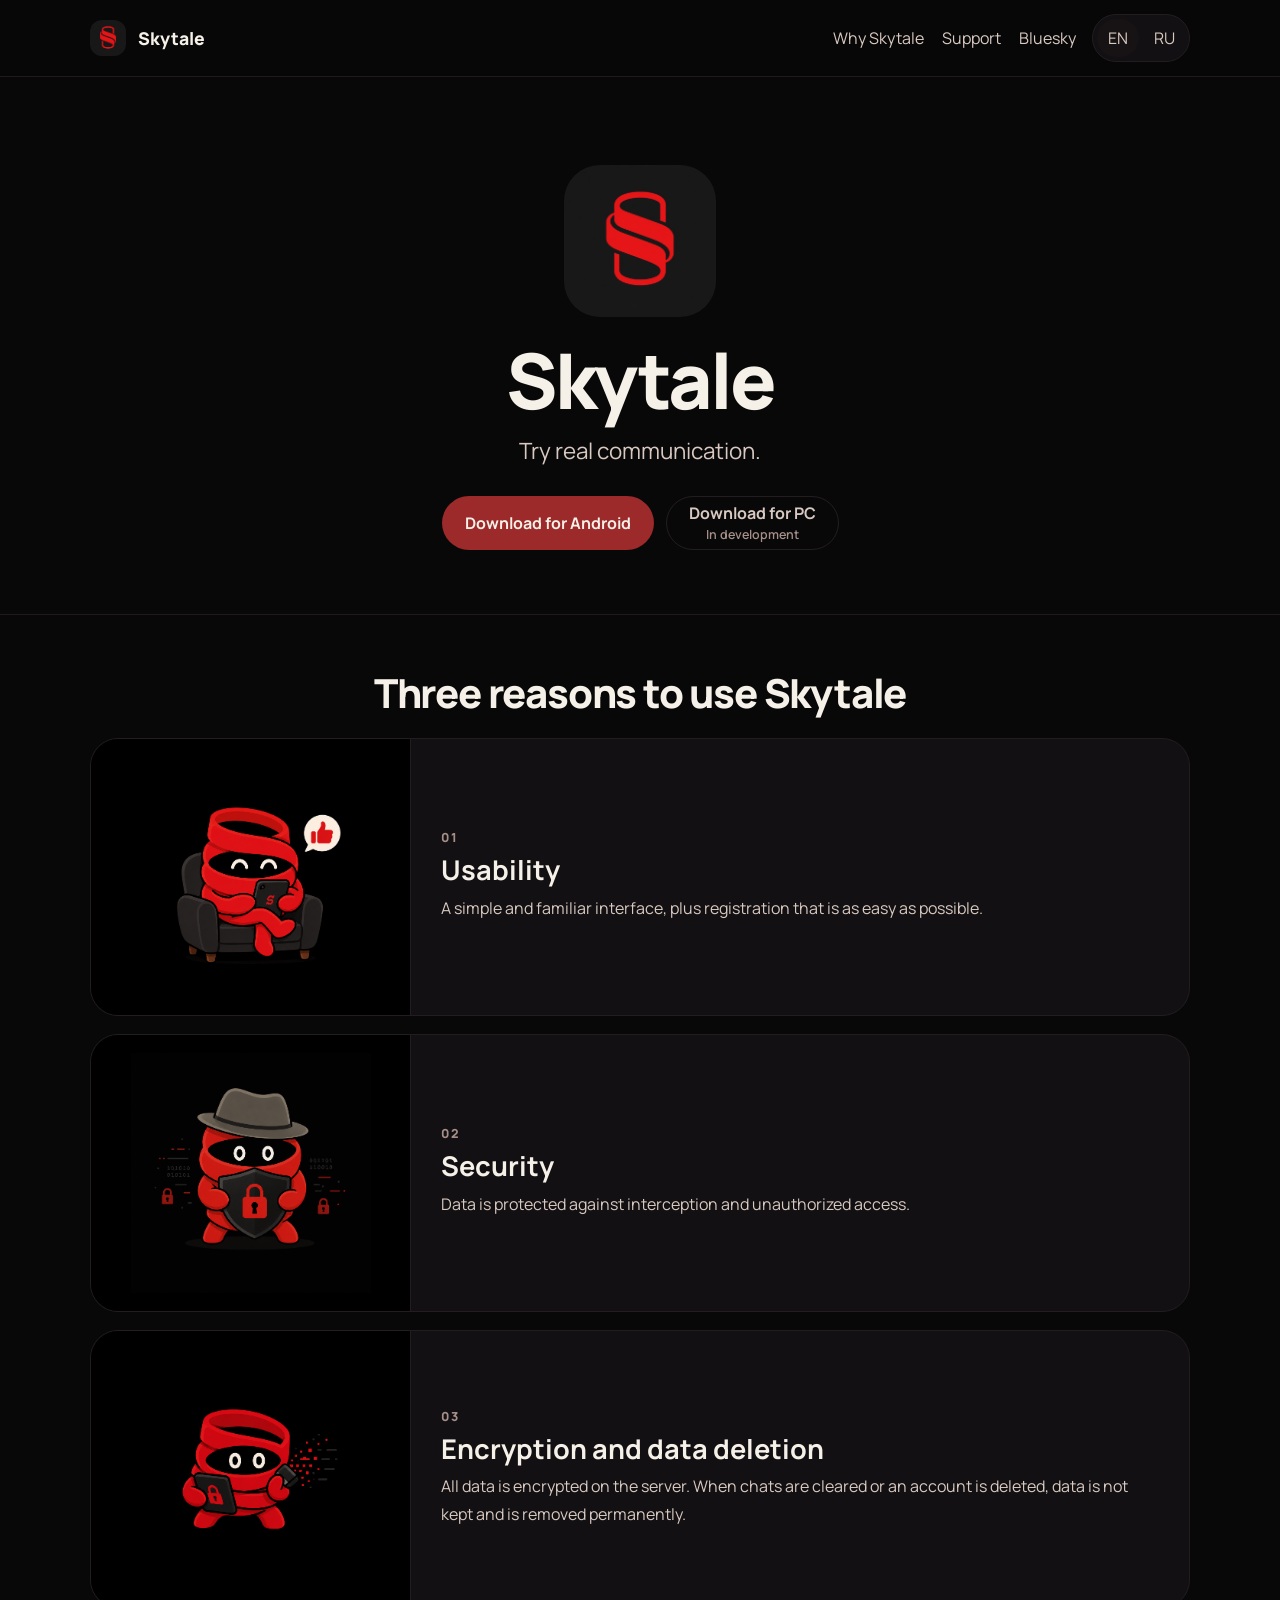
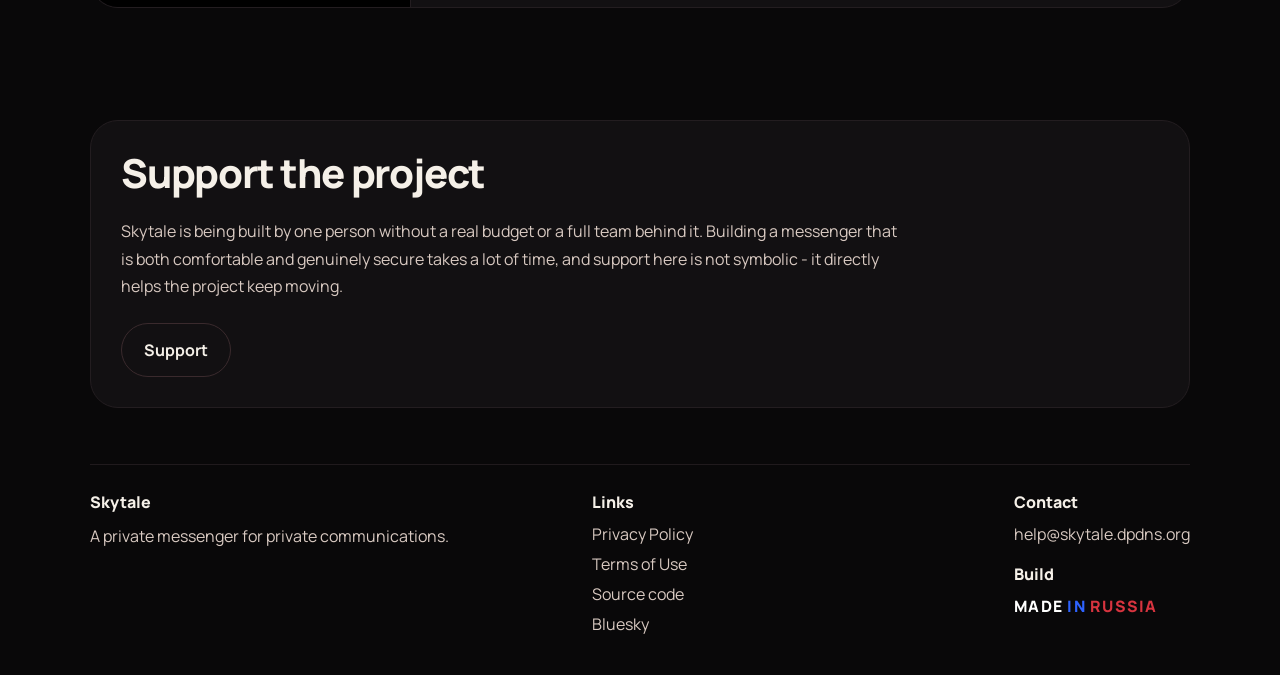
==== en/index.html @ 6170d408 "Update download URL for Android APK" ====
<!DOCTYPE html>
<html lang="en">
<head>
  <meta charset="UTF-8">
  <meta name="viewport" content="width=device-width, initial-scale=1.0">
  <title>Skytale Messenger</title>
  <meta name="description" content="Skytale Messenger is a privacy-focused messenger with a familiar interface, simple registration, protected data, encrypted message storage, and permanent data deletion after chat cleanup or account removal.">
  <meta name="keywords" content="skytale messenger, skytale мессенджер, скитала мессенджер, skytale, скитала, private messenger, secure messenger">
  <meta name="robots" content="index,follow">
  <meta name="theme-color" content="#090809">
  <meta name="format-detection" content="telephone=no">
  <link rel="canonical" href="https://skytale.dpdns.org/en/">
  <link rel="alternate" hreflang="x-default" href="https://skytale.dpdns.org/">
  <link rel="alternate" hreflang="en" href="https://skytale.dpdns.org/en/">
  <link rel="alternate" hreflang="ru" href="https://skytale.dpdns.org/ru/">
  <meta property="og:type" content="website">
  <meta property="og:title" content="Skytale Messenger">
  <meta property="og:description" content="Try real communication with a privacy-focused messenger.">
  <meta property="og:url" content="https://skytale.dpdns.org/en/">
  <meta property="og:site_name" content="Skytale">
  <meta property="og:image" content="https://skytale.dpdns.org/src/logo.png">
  <meta name="twitter:card" content="summary_large_image">
  <meta name="twitter:title" content="Skytale Messenger">
  <meta name="twitter:description" content="Try real communication with a privacy-focused messenger.">
  <meta name="twitter:image" content="https://skytale.dpdns.org/src/logo.png">
  <link rel="manifest" href="../manifest.webmanifest">
  <link rel="icon" type="image/x-icon" href="../favicon.ico">
  <link rel="icon" type="image/png" sizes="512x512" href="../favicon.png">
  <link rel="apple-touch-icon" sizes="512x512" href="../favicon.png">
  <link rel="preconnect" href="https://fonts.googleapis.com">
  <link rel="preconnect" href="https://fonts.gstatic.com" crossorigin>
  <link href="https://fonts.googleapis.com/css2?family=Manrope:wght@400;500;600;700;800&display=swap" rel="stylesheet">
  <link rel="stylesheet" href="../styles.css">
  <script type="application/ld+json">
    {
      "@context": "https://schema.org",
      "@type": "SoftwareApplication",
      "name": "Skytale",
      "alternateName": ["Skytale Messenger", "Skytale мессенджер", "Скитала мессенджер"],
      "applicationCategory": "CommunicationApplication",
      "operatingSystem": "Android",
      "url": "https://skytale.dpdns.org/en/",
      "downloadUrl": "https://github.com/agichev/skytale-mobile-app/releases/download/Release/skytale-release.apk",
      "image": "https://skytale.dpdns.org/src/logo.png",
      "description": "Skytale Messenger is a privacy-focused messenger with a familiar interface, simple registration, protected data, and encrypted message storage.",
      "inLanguage": "en",
      "keywords": "skytale messenger, skytale мессенджер, скитала мессенджер, skytale, скитала"
    }
  </script>
  <script type="application/ld+json">
    {
      "@context": "https://schema.org",
      "@type": "Organization",
      "name": "Skytale",
      "url": "https://skytale.dpdns.org/",
      "logo": "https://skytale.dpdns.org/src/logo.png",
      "sameAs": [
        "https://github.com/agichev/skytale-mobile-app",
        "https://bsky.app/profile/skytale.dpdns.org"
      ],
      "contactPoint": {
        "@type": "ContactPoint",
        "email": "help@skytale.dpdns.org",
        "contactType": "customer support"
      }
    }
  </script>
  <script type="application/ld+json">
    {
      "@context": "https://schema.org",
      "@type": "WebSite",
      "name": "Skytale Messenger",
      "url": "https://skytale.dpdns.org/en/",
      "inLanguage": "en"
    }
  </script>
</head>
<body>
  <header class="site-header">
    <div class="container header-row">
      <a class="brand" href="../en/" aria-label="Skytale home">
        <img class="brand__logo" src="../src/logo.png" alt="Skytale logo">
        <span class="brand__name">Skytale</span>
      </a>
      <nav class="header-nav" aria-label="Main navigation">
        <div class="header-nav__links">
          <a href="#reasons">Why Skytale</a>
          <a href="#support">Support</a>
          <a href="https://bsky.app/profile/skytale.dpdns.org" target="_blank" rel="noreferrer">Bluesky</a>
        </div>
        <div class="lang-links" aria-label="Language switcher">
          <a class="lang-links__item lang-links__item--active" href="../en/" aria-current="page">EN</a>
          <a class="lang-links__item" href="../ru/">RU</a>
        </div>
      </nav>
    </div>
  </header>

  <main>
    <section class="hero">
      <div class="container hero__inner">
        <img class="hero__logo" src="../src/logo.png" alt="Skytale logo">
        <h1 class="hero__title">Skytale</h1>
        <p class="hero__subtitle">Try real communication.</p>
        <div class="hero__actions">
          <a class="button button--primary" href="https://github.com/agichev/skytale-mobile-app/releases/download/Release/skytale-release.apk" target="_blank" rel="noreferrer">Download for Android</a>
          <span class="button button--disabled" aria-disabled="true">
            <span>Download for PC</span>
            <small>In development</small>
          </span>
        </div>
      </div>
    </section>

    <section class="section" id="reasons">
      <div class="container">
        <div class="section-heading">
          <h2>Three reasons to use Skytale</h2>
        </div>

        <div class="reason-list">
          <article class="reason-card">
            <div class="reason-card__media">
              <img src="../src/1.png" alt="Skytale usability illustration">
            </div>
            <div class="reason-card__content">
              <span class="reason-card__number">01</span>
              <h3>Usability</h3>
              <p>A simple and familiar interface, plus registration that is as easy as possible.</p>
            </div>
          </article>

          <article class="reason-card">
            <div class="reason-card__media">
              <img src="../src/2.png" alt="Skytale security illustration">
            </div>
            <div class="reason-card__content">
              <span class="reason-card__number">02</span>
              <h3>Security</h3>
              <p>Data is protected against interception and unauthorized access.</p>
            </div>
          </article>

          <article class="reason-card">
            <div class="reason-card__media">
              <img src="../src/3.png" alt="Skytale encryption and data deletion illustration">
            </div>
            <div class="reason-card__content">
              <span class="reason-card__number">03</span>
              <h3>Encryption and data deletion</h3>
              <p>All data is encrypted on the server. When chats are cleared or an account is deleted, data is not kept and is removed permanently.</p>
            </div>
          </article>
        </div>
      </div>
    </section>

    <section class="section" id="support">
      <div class="container">
        <article class="support-card">
          <div class="section-heading section-heading--left">
            <h2>Support the project</h2>
          </div>
          <p>Skytale is being built by one person without a real budget or a full team behind it. Building a messenger that is both comfortable and genuinely secure takes a lot of time, and support here is not symbolic - it directly helps the project keep moving.</p>
          <a class="button button--secondary" href="https://dalink.to/agichev" target="_blank" rel="noreferrer">Support</a>
        </article>
      </div>
    </section>
  </main>

  <footer class="site-footer" id="footer">
    <div class="container footer-grid">
      <div>
        <p class="footer-title">Skytale</p>
        <p class="footer-text">A private messenger for private communications.</p>
      </div>

      <div>
        <p class="footer-title">Links</p>
        <div class="footer-links">
          <button class="footer-link" type="button" data-legal-open="privacy">Privacy Policy</button>
          <button class="footer-link" type="button" data-legal-open="terms">Terms of Use</button>
          <a class="footer-link" href="https://github.com/agichev/skytale-mobile-app" target="_blank" rel="noreferrer">Source code</a>
          <a class="footer-link" href="https://bsky.app/profile/skytale.dpdns.org" target="_blank" rel="noreferrer">Bluesky</a>
        </div>
      </div>

      <div>
        <p class="footer-title">Contact</p>
        <a class="footer-link footer-link--inline" href="mailto:help@skytale.dpdns.org">help@skytale.dpdns.org</a>
        <p class="footer-title footer-title--spaced">Build</p>
        <button class="made-in made-in--button" type="button" data-play-sound="../src/sound.mp3" aria-label="Play sound for Made in Russia">
          <span class="made-in__white">Made</span>
          <span class="made-in__blue">in</span>
          <span class="made-in__red">Russia</span>
        </button>
      </div>
    </div>
  </footer>

  <dialog class="legal-dialog" id="legal-dialog">
    <div class="legal-dialog__panel">
      <div class="legal-dialog__header">
        <h2 id="legal-title">Privacy Policy</h2>
        <button class="legal-dialog__close" id="legal-close" type="button" aria-label="Close">&times;</button>
      </div>
      <div class="legal-dialog__body" id="legal-body"></div>
    </div>
  </dialog>

  <template id="legal-privacy-title">Privacy Policy</template>
  <template id="legal-privacy-text">Version dated May 13, 2026

1. General

This Privacy Policy explains how Skytale processes personal data. The service is operated by an individual acting under the name Agichev.

2. Data we may process

Depending on how you use the service, Skytale may process account details, profile data, session and device information, message and media data, delivery and read status, service logs, crash data, and local app data required for the app to function.

3. Why we process data

We process data to register accounts, authenticate users, deliver messages and media, run chats and contacts, protect accounts and infrastructure, improve the product, provide support, and comply with legal obligations.

4. Legal basis

Processing may rely on your consent, on performance of the service agreement with you, on legal obligations, and on legitimate interests related to security, stability, and abuse prevention where applicable.

5. Security

Skytale uses protected transport, encrypted local storage, and encrypted message storage on the server side. Reasonable technical and organizational measures are used to reduce the risk of unauthorized access, alteration, disclosure, or loss. No Internet-connected system can be guaranteed to be perfectly secure.

6. Third parties

We do not sell personal data. Data may be processed by hosting, infrastructure, network, and media providers to the extent necessary to operate the service. Some image attachments may currently be handled through an external media provider for upload, storage, or delivery.

7. Storage and localization

Data is stored only for as long as needed for the purposes of processing, unless a longer period is required by law, contract, dispute resolution, or security needs.

8. Your rights

You may request information about processing, ask for correction or deletion where legally appropriate, withdraw consent where consent is the basis for processing, and stop using the service or request account deletion subject to legal and technical retention limits.

9. Updates

This policy may change as the service evolves or legal requirements change. The current version is made available through the service.</template>
  <template id="legal-terms-title">Terms of Use</template>
  <template id="legal-terms-text">Version dated May 13, 2026

1. General

These Terms of Use govern access to and use of Skytale. By using the service, you agree to these terms.

2. Nature of the service

Skytale is an actively developing messaging product. Features may change, be limited, or be removed as the product evolves.

3. Account responsibility

You are responsible for keeping your credentials and device secure, for providing non-misleading account data, and for activity performed through your account unless proven otherwise.

4. Prohibited conduct

You may not use the service for unlawful activity, spam, fraud, malware, unauthorized access, credential attacks, infrastructure abuse, or interference with the service or other users.

5. User content

You retain rights to your content, but grant the operator the limited rights required to transmit, store, process, display, secure, and deliver that content as part of the service.

6. Availability and security

The service is provided on an "as is" and "as available" basis. Reasonable measures are taken to protect the service, but uninterrupted operation and absolute security cannot be guaranteed.

7. Privacy

Use of the service is also subject to the Privacy Policy.

8. Third-party providers

Some media handling functions may involve third-party technical providers where required for upload, storage, transformation, or delivery.

9. Suspension and termination

The operator may suspend or terminate access where required by law, necessary for security, or justified by a violation of these terms.

10. Governing law

These terms are governed by the laws applicable to the operator and the service. For users in the Russian Federation, mandatory rules of Russian law may apply.</template>

  <script src="../script.js"></script>
</body>
</html>
---- styles.css ----
:root {
  color-scheme: dark;
  --bg: #090809;
  --surface: #121012;
  --surface-alt: #171315;
  --surface-border: #231d20;
  --text: #f5f0e8;
  --text-soft: #d8c9c1;
  --text-muted: #a58f88;
  --primary: #9c2a2a;
  --primary-hover: #b23535;
  --line: #201a1d;
  --container: 1100px;
  --radius-lg: 28px;
  --radius-md: 20px;
  --radius-sm: 14px;
}

*,
*::before,
*::after {
  box-sizing: border-box;
}

html {
  scroll-behavior: smooth;
}

body {
  margin: 0;
  background: var(--bg);
  color: var(--text);
  font-family: "Manrope", sans-serif;
}

a,
button {
  font: inherit;
}

img {
  display: block;
  max-width: 100%;
}

.container {
  width: min(calc(100% - 32px), var(--container));
  margin: 0 auto;
}

.site-header {
  border-bottom: 1px solid var(--line);
  background: rgba(9, 8, 9, 0.96);
}

.header-row {
  display: flex;
  align-items: center;
  justify-content: space-between;
  gap: 24px;
  min-height: 76px;
}

.brand {
  display: inline-flex;
  align-items: center;
  gap: 12px;
  color: var(--text);
  text-decoration: none;
}

.brand__logo {
  width: 36px;
  height: 36px;
  border-radius: 12px;
  object-fit: cover;
}

.brand__name {
  font-size: 1.1rem;
  font-weight: 800;
}

.header-nav {
  display: flex;
  align-items: center;
  gap: 16px;
}

.header-nav__links {
  display: flex;
  align-items: center;
  gap: 18px;
  flex-wrap: wrap;
}

.header-nav a {
  color: var(--text-soft);
  text-decoration: none;
}

.header-nav a:hover,
.footer-link:hover {
  color: var(--text);
}

.lang-links {
  display: inline-flex;
  align-items: center;
  gap: 4px;
  padding: 4px;
  border: 1px solid var(--surface-border);
  border-radius: 999px;
  background: var(--surface);
  flex-shrink: 0;
}

.lang-links__item {
  min-width: 42px;
  padding: 8px 10px;
  text-align: center;
  border-radius: 999px;
}

.lang-links__item--active {
  background: var(--surface-alt);
  color: var(--text);
}

.hero {
  padding: 88px 0 64px;
  border-bottom: 1px solid var(--line);
}

.hero__inner {
  display: flex;
  flex-direction: column;
  align-items: center;
  text-align: center;
}

.hero__logo {
  width: min(152px, 32vw);
  height: min(152px, 32vw);
  margin-bottom: 26px;
  border-radius: 36px;
  object-fit: cover;
}

.hero__title {
  margin: 0;
  font-size: clamp(3.2rem, 9vw, 4.8rem);
  line-height: 0.96;
  font-weight: 800;
  letter-spacing: -0.04em;
}

.hero__subtitle {
  margin: 18px 0 0;
  color: var(--text-soft);
  font-size: clamp(1.15rem, 2vw, 1.4rem);
}

.hero__actions {
  display: flex;
  flex-wrap: wrap;
  justify-content: center;
  gap: 12px;
  margin-top: 30px;
}

.button {
  display: inline-flex;
  align-items: center;
  justify-content: center;
  min-height: 54px;
  padding: 0 22px;
  border-radius: 999px;
  border: 1px solid transparent;
  font-weight: 700;
  text-decoration: none;
  transition: background-color 140ms ease, border-color 140ms ease, color 140ms ease;
}

.button--primary {
  background: var(--primary);
  color: var(--text);
}

.button--primary:hover {
  background: var(--primary-hover);
}

.button--secondary {
  background: transparent;
  border-color: #3a2a2d;
  color: var(--text);
}

.button--secondary:hover {
  border-color: #5c3a3f;
  background: #151113;
}

.button--disabled {
  flex-direction: column;
  gap: 2px;
  background: transparent;
  border-color: var(--surface-border);
  color: var(--text-soft);
}

.button--disabled small {
  color: var(--text-muted);
  font-size: 0.78rem;
  font-weight: 600;
}

.section {
  padding: 56px 0;
}

.section-heading {
  margin-bottom: 24px;
  text-align: center;
}

.section-heading--left {
  text-align: left;
}

.section-heading h2 {
  margin: 0;
  font-size: clamp(1.8rem, 4vw, 2.5rem);
  line-height: 1.08;
  font-weight: 800;
  letter-spacing: -0.03em;
}

.reason-list {
  display: grid;
  gap: 18px;
}

.reason-card,
.support-card {
  border: 1px solid var(--surface-border);
  border-radius: var(--radius-lg);
  background: var(--surface);
}

.reason-card {
  display: grid;
  grid-template-columns: 320px minmax(0, 1fr);
  overflow: hidden;
}

.reason-card__media {
  display: flex;
  align-items: center;
  justify-content: center;
  padding: 18px;
  background: #000;
  border-right: 1px solid var(--surface-border);
}

.reason-card__media img {
  width: 100%;
  max-width: 240px;
  aspect-ratio: 1 / 1;
  object-fit: contain;
}

.reason-card__content {
  display: flex;
  flex-direction: column;
  justify-content: center;
  gap: 10px;
  padding: 30px 30px 32px;
}

.reason-card__number {
  color: var(--text-muted);
  font-size: 0.78rem;
  font-weight: 800;
  letter-spacing: 0.16em;
}

.reason-card__content h3 {
  margin: 0;
  font-size: 1.7rem;
  line-height: 1.05;
}

.reason-card__content p,
.support-card p,
.footer-text,
.legal-dialog__body {
  margin: 0;
  color: var(--text-soft);
  line-height: 1.72;
}

.support-card {
  padding: 30px;
}

.support-card p {
  max-width: 780px;
}

.support-card .button {
  margin-top: 22px;
}

.site-footer {
  padding: 0 0 40px;
}

.footer-grid {
  display: grid;
  grid-template-columns: 1.2fr 1fr auto;
  gap: 24px;
  padding-top: 26px;
  border-top: 1px solid var(--line);
}

.footer-title {
  margin: 0 0 10px;
  font-size: 1rem;
  font-weight: 800;
}

.footer-links {
  display: flex;
  flex-direction: column;
  align-items: flex-start;
  gap: 8px;
}

.footer-link {
  padding: 0;
  border: 0;
  background: transparent;
  color: var(--text-soft);
  text-decoration: none;
  cursor: pointer;
}

.footer-link--inline {
  display: inline-block;
}

.footer-title--spaced {
  margin-top: 18px;
}

.made-in {
  margin: 0;
  font-size: 0.98rem;
  font-weight: 800;
  letter-spacing: 0.08em;
  text-transform: uppercase;
}

.made-in--button {
  padding: 0;
  border: 0;
  background: transparent;
  cursor: pointer;
}

.made-in--button:focus-visible {
  outline: 1px solid #3c3034;
  outline-offset: 6px;
  border-radius: 10px;
}

.made-in__white {
  color: #ffffff;
}

.made-in__blue {
  color: #2e63ff;
}

.made-in__red {
  color: #d7343f;
}

.legal-dialog {
  width: min(900px, calc(100vw - 24px));
  max-height: calc(100vh - 24px);
  padding: 0;
  border: 1px solid var(--surface-border);
  border-radius: 24px;
  background: transparent;
  color: var(--text);
}

.legal-dialog::backdrop {
  background: rgba(0, 0, 0, 0.78);
}

.legal-dialog__panel {
  background: var(--surface);
}

.legal-dialog__header {
  display: flex;
  align-items: center;
  justify-content: space-between;
  gap: 16px;
  padding: 22px 24px;
  border-bottom: 1px solid var(--surface-border);
}

.legal-dialog__header h2 {
  margin: 0;
  font-size: 1.6rem;
  font-weight: 800;
}

.legal-dialog__close {
  width: 40px;
  height: 40px;
  padding: 0;
  border: 1px solid var(--surface-border);
  border-radius: 999px;
  background: transparent;
  color: var(--text);
  cursor: pointer;
  font-size: 1.6rem;
  line-height: 1;
}

.legal-dialog__body {
  max-height: calc(100vh - 180px);
  padding: 0 24px 24px;
  overflow: auto;
  white-space: pre-wrap;
}

@media (max-width: 900px) {
  .reason-card {
    grid-template-columns: 1fr;
  }

  .reason-card__media {
    border-right: 0;
    border-bottom: 1px solid var(--surface-border);
  }

  .footer-grid {
    grid-template-columns: 1fr;
  }
}

@media (max-width: 700px) {
  .container {
    width: min(calc(100% - 20px), var(--container));
  }

  .header-row {
    min-height: auto;
    align-items: stretch;
    flex-direction: column;
    gap: 12px;
    padding: 14px 0 12px;
  }

  .header-nav {
    width: 100%;
    align-items: flex-start;
    justify-content: space-between;
    gap: 10px;
  }

  .header-nav__links {
    min-width: 0;
    gap: 12px;
    row-gap: 8px;
  }

  .header-nav__links a {
    font-size: 0.95rem;
  }

  .lang-links {
    margin-left: auto;
  }
}

@media (max-width: 560px) {
  .container {
    width: min(calc(100% - 18px), var(--container));
  }

  .site-header {
    position: sticky;
    top: 0;
    z-index: 20;
  }

  .header-row {
    gap: 10px;
    padding: 12px 0 10px;
  }

  .brand {
    gap: 10px;
  }

  .brand__logo {
    width: 32px;
    height: 32px;
    border-radius: 10px;
  }

  .brand__name {
    font-size: 1rem;
  }

  .header-nav {
    display: grid;
    grid-template-columns: minmax(0, 1fr) auto;
    align-items: start;
    column-gap: 10px;
  }

  .header-nav__links {
    display: flex;
    flex-wrap: wrap;
    gap: 8px 12px;
  }

  .header-nav__links a {
    font-size: 0.9rem;
    line-height: 1.2;
  }

  .lang-links {
    padding: 3px;
  }

  .lang-links__item {
    min-width: 38px;
    padding: 7px 8px;
    font-size: 0.88rem;
  }
}

@media (max-width: 700px) {
  .hero {
    padding: 48px 0 36px;
  }

  .hero__logo {
    width: min(132px, 34vw);
    height: min(132px, 34vw);
    margin-bottom: 20px;
    border-radius: 30px;
  }

  .hero__subtitle {
    max-width: 18rem;
    line-height: 1.5;
  }

  .hero__actions {
    width: 100%;
    margin-top: 22px;
  }

  .button,
  .button--disabled {
    width: 100%;
    min-height: 52px;
  }

  .reason-card__content,
  .support-card,
  .legal-dialog__header,
  .legal-dialog__body {
    padding-left: 18px;
    padding-right: 18px;
  }

  .reason-card__content {
    padding-top: 22px;
    padding-bottom: 24px;
  }

  .reason-card__content h3 {
    font-size: 1.45rem;
  }

  .reason-card__content p,
  .support-card p,
  .footer-text,
  .legal-dialog__body {
    line-height: 1.62;
  }

  .site-footer {
    padding-bottom: 28px;
  }

  .footer-grid {
    gap: 18px;
    padding-top: 22px;
  }
}
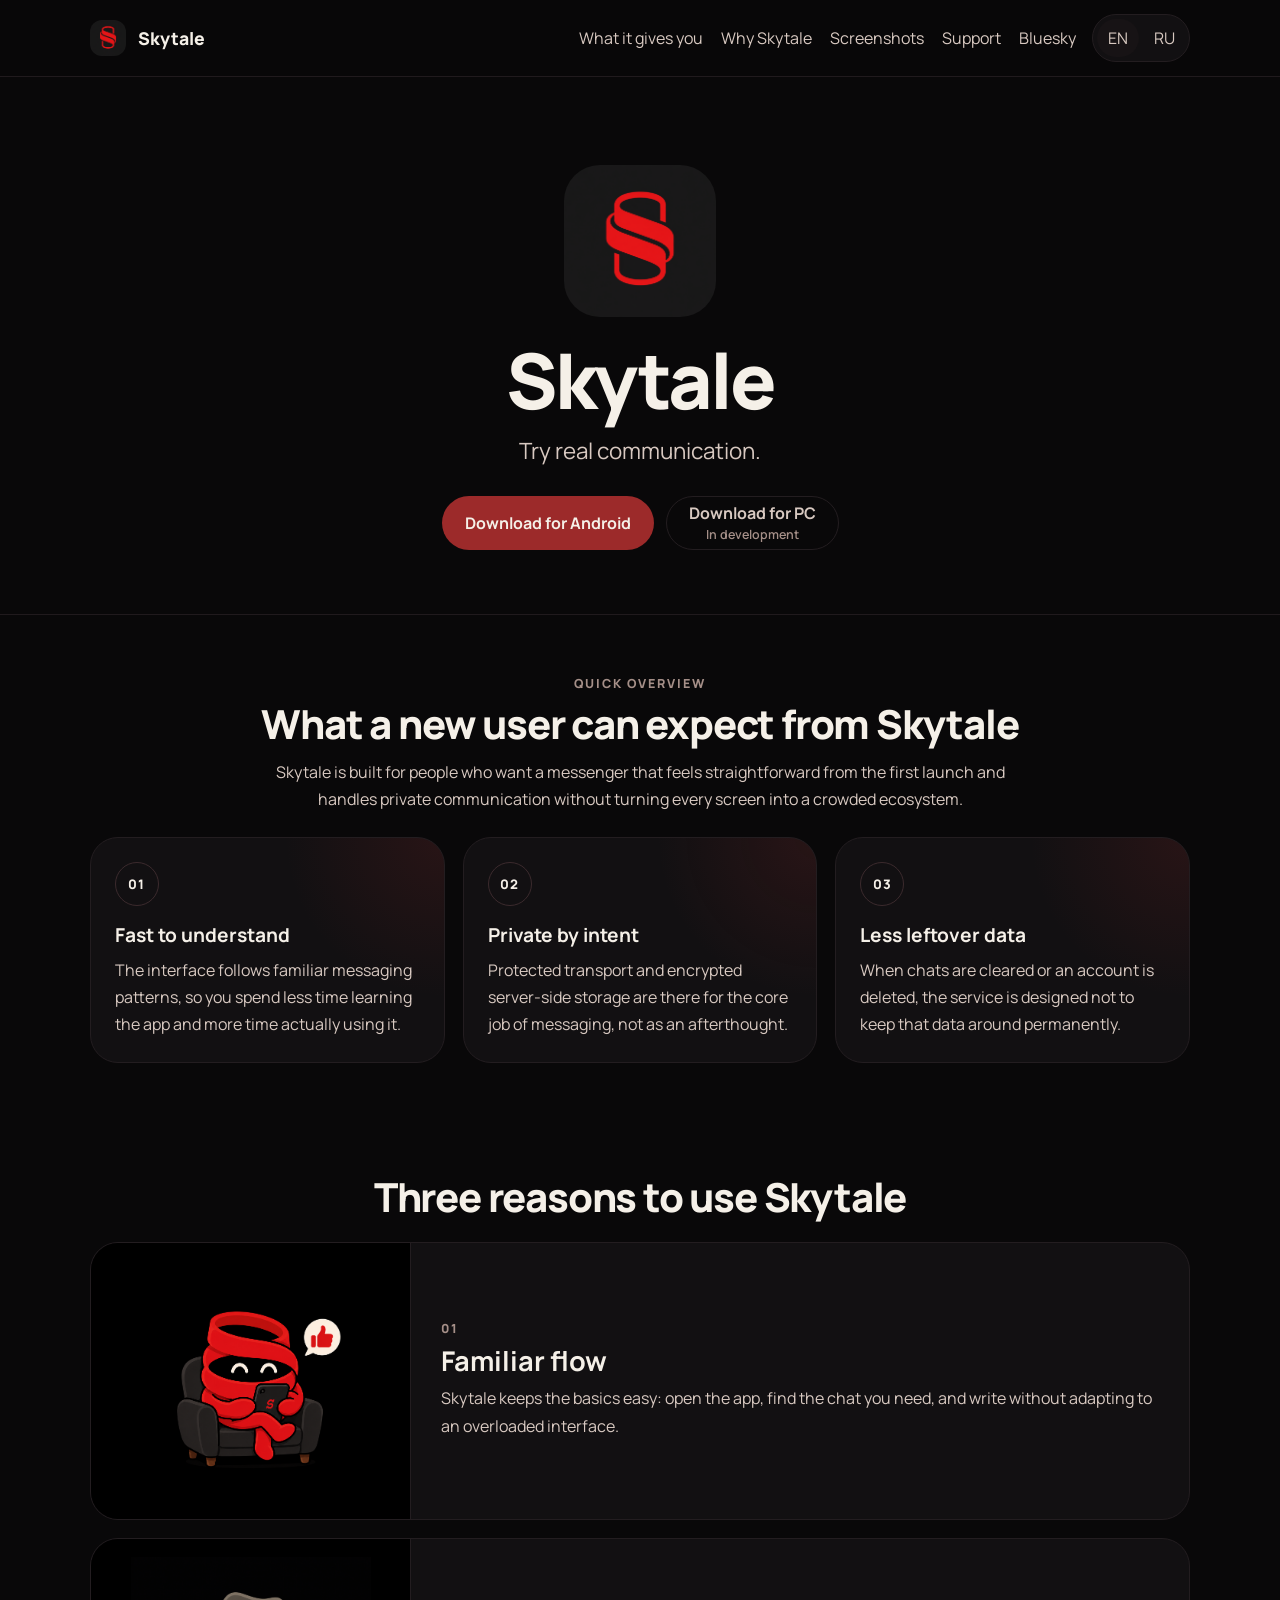
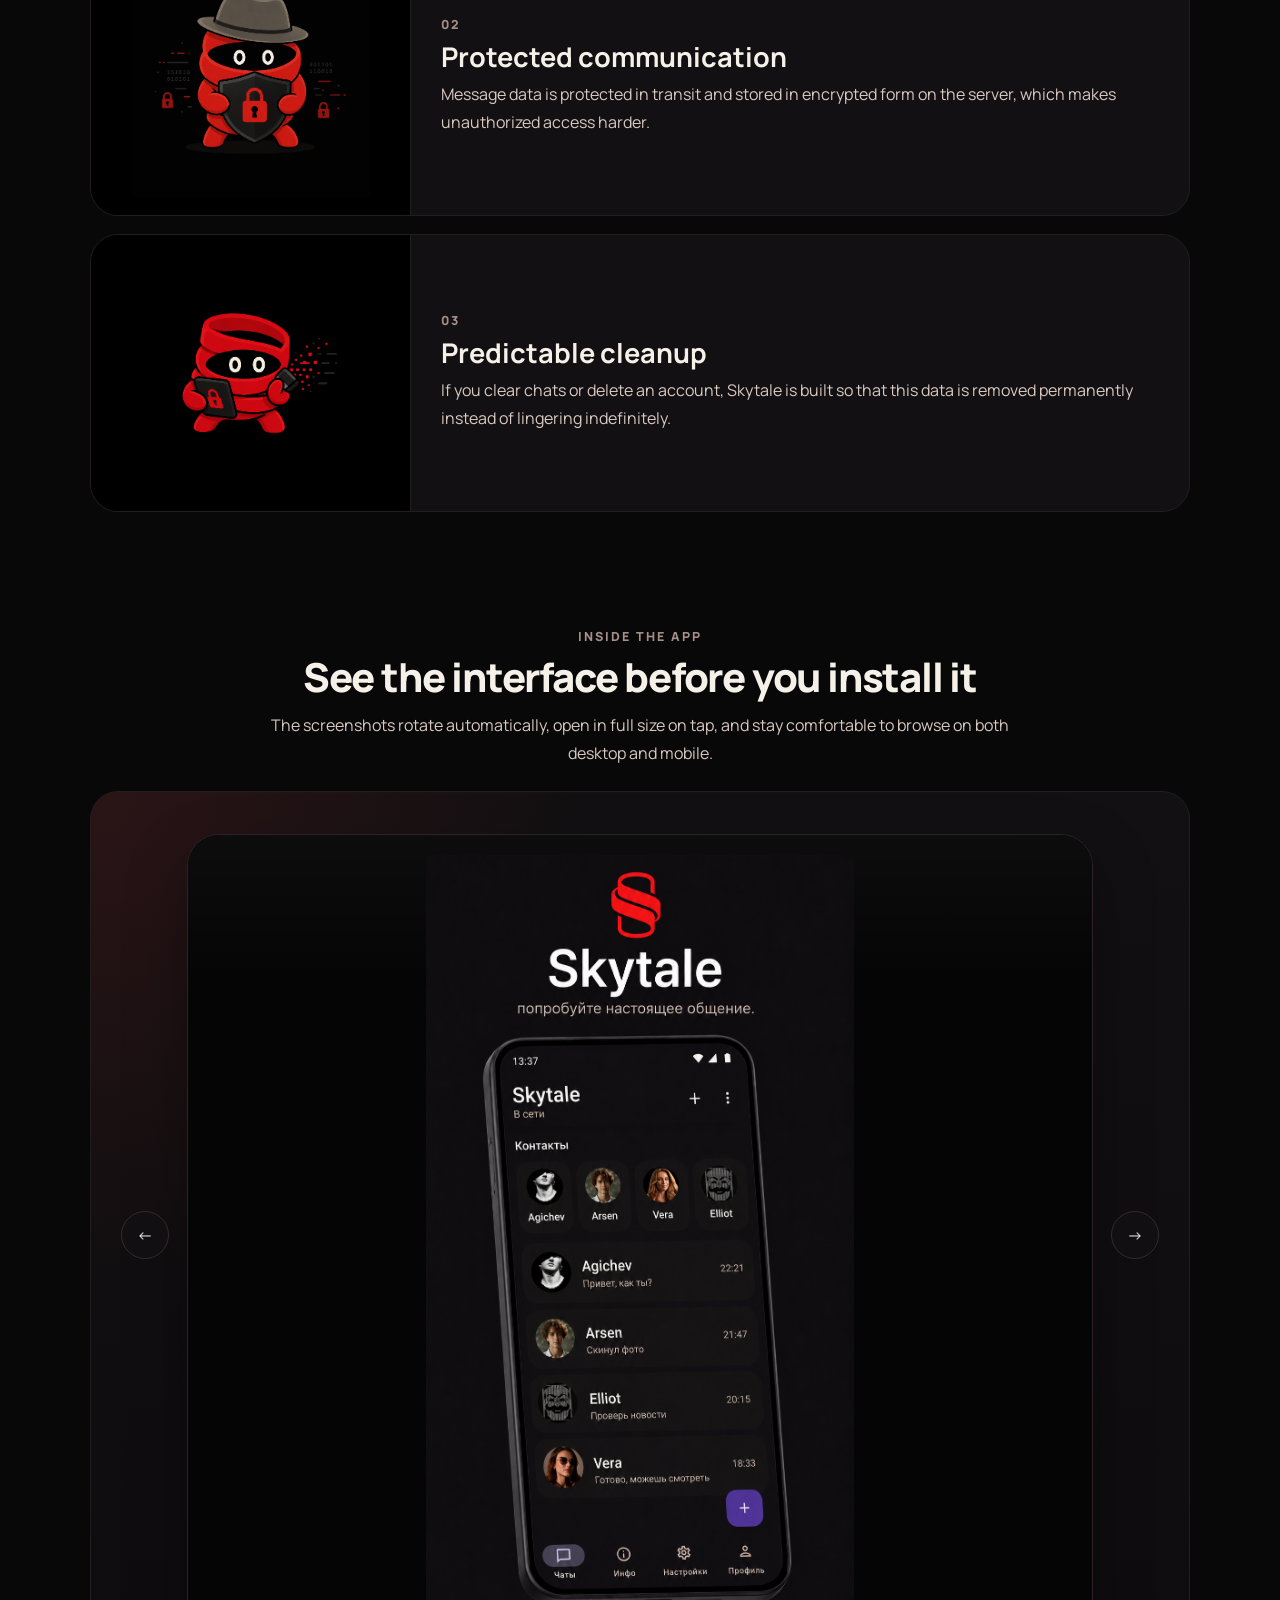
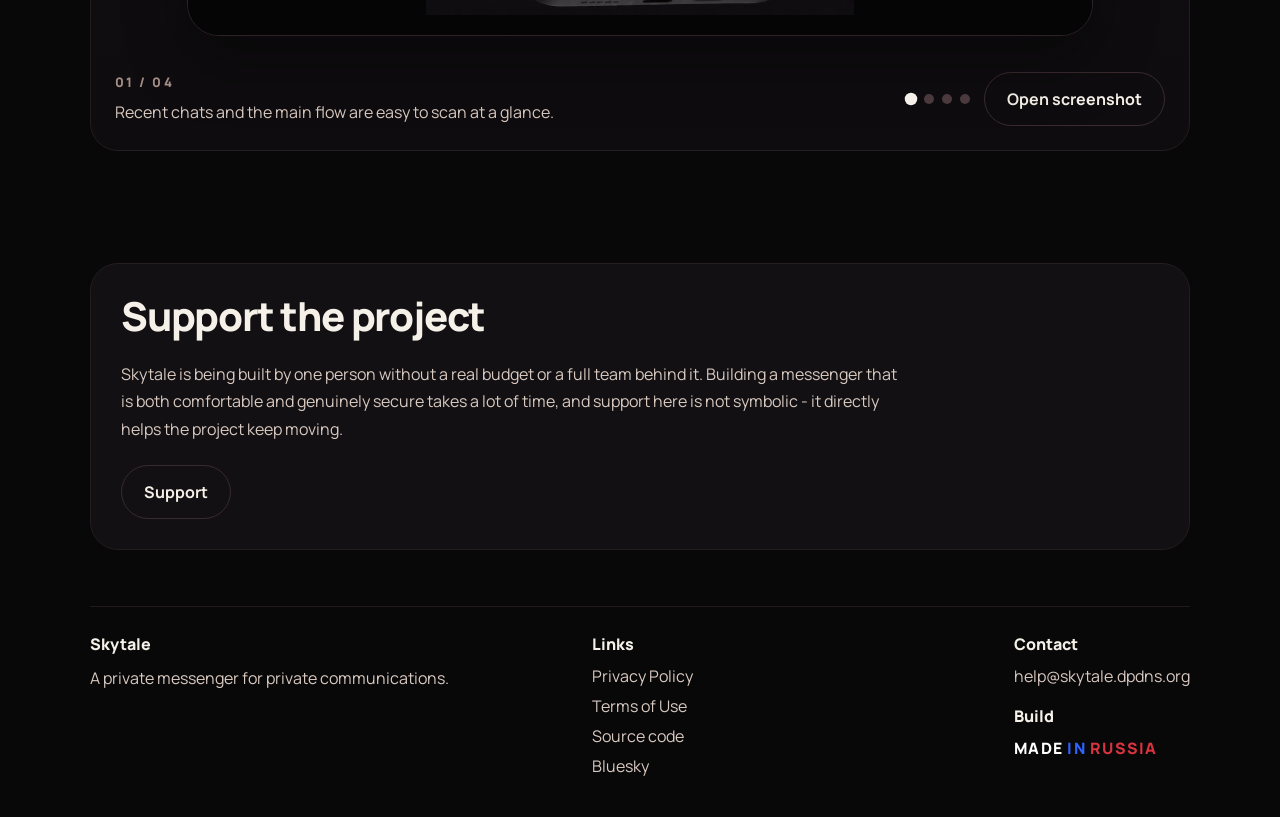
==== commit 40e8098d: "Use absolute asset paths; add screenshots & content Switch site asset links to root-based paths (man" ====
--- a/en/index.html
+++ b/en/index.html
@@ -23,15 +23,15 @@
   <meta name="twitter:title" content="Skytale Messenger">
   <meta name="twitter:description" content="Try real communication with a privacy-focused messenger.">
   <meta name="twitter:image" content="https://skytale.dpdns.org/src/logo.png">
-  <link rel="manifest" href="../manifest.webmanifest">
-  <link rel="icon" type="image/x-icon" href="../favicon.ico">
-  <link rel="icon" type="image/png" sizes="512x512" href="../favicon.png">
-  <link rel="apple-touch-icon" sizes="512x512" href="../favicon.png">
+  <link rel="manifest" href="/manifest.webmanifest">
+  <link rel="icon" type="image/x-icon" href="/favicon.ico">
+  <link rel="icon" type="image/png" sizes="512x512" href="/favicon.png">
+  <link rel="apple-touch-icon" sizes="512x512" href="/favicon.png">
   <link rel="preconnect" href="https://fonts.googleapis.com">
   <link rel="preconnect" href="https://fonts.gstatic.com" crossorigin>
   <link href="https://fonts.googleapis.com/css2?family=Manrope:wght@400;500;600;700;800&display=swap" rel="stylesheet">
-  <link rel="stylesheet" href="../styles.css">
-  <script type="application/ld+json">
+  <link rel="stylesheet" href="/styles.css">
+  <script type="application/ld+json" data-software-schema>
     {
       "@context": "https://schema.org",
       "@type": "SoftwareApplication",
@@ -40,7 +40,7 @@
       "applicationCategory": "CommunicationApplication",
       "operatingSystem": "Android",
       "url": "https://skytale.dpdns.org/en/",
-      "downloadUrl": "https://github.com/agichev/skytale-mobile-app/releases/download/Release/skytale-release.apk",
+      "downloadUrl": "https://github.com/agichev/skytale-mobile-app/releases/latest",
       "image": "https://skytale.dpdns.org/src/logo.png",
       "description": "Skytale Messenger is a privacy-focused messenger with a familiar interface, simple registration, protected data, and encrypted message storage.",
       "inLanguage": "en",
@@ -78,19 +78,21 @@
 <body>
   <header class="site-header">
     <div class="container header-row">
-      <a class="brand" href="../en/" aria-label="Skytale home">
-        <img class="brand__logo" src="../src/logo.png" alt="Skytale logo">
+      <a class="brand" href="/en/" aria-label="Skytale home">
+        <img class="brand__logo" src="/src/logo.png" alt="Skytale logo">
         <span class="brand__name">Skytale</span>
       </a>
       <nav class="header-nav" aria-label="Main navigation">
         <div class="header-nav__links">
+          <a href="#overview">What it gives you</a>
           <a href="#reasons">Why Skytale</a>
+          <a href="#screenshots">Screenshots</a>
           <a href="#support">Support</a>
           <a href="https://bsky.app/profile/skytale.dpdns.org" target="_blank" rel="noreferrer">Bluesky</a>
         </div>
         <div class="lang-links" aria-label="Language switcher">
-          <a class="lang-links__item lang-links__item--active" href="../en/" aria-current="page">EN</a>
-          <a class="lang-links__item" href="../ru/">RU</a>
+          <a class="lang-links__item lang-links__item--active" href="/en/" aria-current="page">EN</a>
+          <a class="lang-links__item" href="/ru/">RU</a>
         </div>
       </nav>
     </div>
@@ -99,11 +101,11 @@
   <main>
     <section class="hero">
       <div class="container hero__inner">
-        <img class="hero__logo" src="../src/logo.png" alt="Skytale logo">
+        <img class="hero__logo" src="/src/logo.png" alt="Skytale logo">
         <h1 class="hero__title">Skytale</h1>
         <p class="hero__subtitle">Try real communication.</p>
         <div class="hero__actions">
-          <a class="button button--primary" href="https://github.com/agichev/skytale-mobile-app/releases/download/Release/skytale-release.apk" target="_blank" rel="noreferrer">Download for Android</a>
+          <a class="button button--primary" data-android-download href="https://github.com/agichev/skytale-mobile-app/releases/latest" target="_blank" rel="noreferrer">Download for Android</a>
           <span class="button button--disabled" aria-disabled="true">
             <span>Download for PC</span>
             <small>In development</small>
@@ -112,6 +114,36 @@
       </div>
     </section>
 
+    <section class="section" id="overview">
+      <div class="container">
+        <div class="section-heading">
+          <span class="section-eyebrow">Quick overview</span>
+          <h2>What a new user can expect from Skytale</h2>
+          <p class="section-lead">Skytale is built for people who want a messenger that feels straightforward from the first launch and handles private communication without turning every screen into a crowded ecosystem.</p>
+        </div>
+
+        <div class="feature-grid">
+          <article class="feature-card">
+            <span class="feature-card__number">01</span>
+            <h3>Fast to understand</h3>
+            <p>The interface follows familiar messaging patterns, so you spend less time learning the app and more time actually using it.</p>
+          </article>
+
+          <article class="feature-card">
+            <span class="feature-card__number">02</span>
+            <h3>Private by intent</h3>
+            <p>Protected transport and encrypted server-side storage are there for the core job of messaging, not as an afterthought.</p>
+          </article>
+
+          <article class="feature-card">
+            <span class="feature-card__number">03</span>
+            <h3>Less leftover data</h3>
+            <p>When chats are cleared or an account is deleted, the service is designed not to keep that data around permanently.</p>
+          </article>
+        </div>
+      </div>
+    </section>
+
     <section class="section" id="reasons">
       <div class="container">
         <div class="section-heading">
@@ -121,36 +153,72 @@
         <div class="reason-list">
           <article class="reason-card">
             <div class="reason-card__media">
-              <img src="../src/1.png" alt="Skytale usability illustration">
+              <img src="/src/1.png" alt="Skytale usability illustration">
             </div>
             <div class="reason-card__content">
               <span class="reason-card__number">01</span>
-              <h3>Usability</h3>
-              <p>A simple and familiar interface, plus registration that is as easy as possible.</p>
+              <h3>Familiar flow</h3>
+              <p>Skytale keeps the basics easy: open the app, find the chat you need, and write without adapting to an overloaded interface.</p>
             </div>
           </article>
 
           <article class="reason-card">
             <div class="reason-card__media">
-              <img src="../src/2.png" alt="Skytale security illustration">
+              <img src="/src/2.png" alt="Skytale security illustration">
             </div>
             <div class="reason-card__content">
               <span class="reason-card__number">02</span>
-              <h3>Security</h3>
-              <p>Data is protected against interception and unauthorized access.</p>
+              <h3>Protected communication</h3>
+              <p>Message data is protected in transit and stored in encrypted form on the server, which makes unauthorized access harder.</p>
             </div>
           </article>
 
           <article class="reason-card">
             <div class="reason-card__media">
-              <img src="../src/3.png" alt="Skytale encryption and data deletion illustration">
+              <img src="/src/3.png" alt="Skytale encryption and data deletion illustration">
             </div>
             <div class="reason-card__content">
               <span class="reason-card__number">03</span>
-              <h3>Encryption and data deletion</h3>
-              <p>All data is encrypted on the server. When chats are cleared or an account is deleted, data is not kept and is removed permanently.</p>
-            </div>
-          </article>
+              <h3>Predictable cleanup</h3>
+              <p>If you clear chats or delete an account, Skytale is built so that this data is removed permanently instead of lingering indefinitely.</p>
+            </div>
+          </article>
+        </div>
+      </div>
+    </section>
+
+    <section class="section" id="screenshots">
+      <div class="container">
+        <div class="section-heading">
+          <span class="section-eyebrow">Inside the app</span>
+          <h2>See the interface before you install it</h2>
+          <p class="section-lead">The screenshots rotate automatically, open in full size on tap, and stay comfortable to browse on both desktop and mobile.</p>
+        </div>
+
+        <div
+          class="screenshot-showcase"
+          data-screenshot-carousel
+          data-autoplay-ms="4800"
+          data-dot-label="Go to screenshot"
+        >
+          <div class="screenshot-frame">
+            <button class="screenshot-nav screenshot-nav--prev" type="button" data-screenshot-prev aria-label="Previous screenshot">&#8592;</button>
+            <div class="screenshot-viewport">
+              <div class="screenshot-track" data-screenshot-track></div>
+            </div>
+            <button class="screenshot-nav screenshot-nav--next" type="button" data-screenshot-next aria-label="Next screenshot">&#8594;</button>
+          </div>
+
+          <div class="screenshot-meta">
+            <div>
+              <div class="screenshot-counter" data-screenshot-counter></div>
+              <p class="screenshot-caption" data-screenshot-caption></p>
+            </div>
+            <div class="screenshot-controls">
+              <div class="screenshot-dots" data-screenshot-dots></div>
+              <button class="button button--secondary" type="button" data-screenshot-open>Open screenshot</button>
+            </div>
+          </div>
         </div>
       </div>
     </section>
@@ -189,7 +257,7 @@
         <p class="footer-title">Contact</p>
         <a class="footer-link footer-link--inline" href="mailto:help@skytale.dpdns.org">help@skytale.dpdns.org</a>
         <p class="footer-title footer-title--spaced">Build</p>
-        <button class="made-in made-in--button" type="button" data-play-sound="../src/sound.mp3" aria-label="Play sound for Made in Russia">
+        <button class="made-in made-in--button" type="button" data-play-sound="/src/sound.mp3" aria-label="Play sound for Made in Russia">
           <span class="made-in__white">Made</span>
           <span class="made-in__blue">in</span>
           <span class="made-in__red">Russia</span>
@@ -208,6 +276,18 @@
     </div>
   </dialog>
 
+  <dialog class="gallery-dialog" id="gallery-dialog">
+    <div class="gallery-dialog__panel">
+      <div class="gallery-dialog__header">
+        <p id="gallery-caption"></p>
+        <button class="gallery-dialog__close" id="gallery-close" type="button" aria-label="Close screenshot">&times;</button>
+      </div>
+      <div class="gallery-dialog__body">
+        <img id="gallery-image" src="" alt="">
+      </div>
+    </div>
+  </dialog>
+
   <template id="legal-privacy-title">Privacy Policy</template>
   <template id="legal-privacy-text">Version dated May 13, 2026
 
@@ -289,6 +369,7 @@
 
 These terms are governed by the laws applicable to the operator and the service. For users in the Russian Federation, mandatory rules of Russian law may apply.</template>
 
-  <script src="../script.js"></script>
+  <script src="/site-config.js"></script>
+  <script src="/script.js"></script>
 </body>
 </html>
--- a/styles.css
+++ b/styles.css
@@ -225,6 +225,16 @@
   text-align: center;
 }
 
+.section-eyebrow {
+  display: inline-block;
+  margin-bottom: 10px;
+  color: var(--text-muted);
+  font-size: 0.78rem;
+  font-weight: 800;
+  letter-spacing: 0.16em;
+  text-transform: uppercase;
+}
+
 .section-heading--left {
   text-align: left;
 }
@@ -235,6 +245,56 @@
   line-height: 1.08;
   font-weight: 800;
   letter-spacing: -0.03em;
+}
+
+.section-lead {
+  max-width: 760px;
+  margin: 14px auto 0;
+  color: var(--text-soft);
+  line-height: 1.7;
+}
+
+.feature-grid {
+  display: grid;
+  grid-template-columns: repeat(3, minmax(0, 1fr));
+  gap: 18px;
+}
+
+.feature-card {
+  min-height: 100%;
+  padding: 24px;
+  border: 1px solid var(--surface-border);
+  border-radius: var(--radius-lg);
+  background:
+    radial-gradient(circle at top right, rgba(156, 42, 42, 0.16), transparent 38%),
+    var(--surface);
+}
+
+.feature-card__number {
+  display: inline-flex;
+  align-items: center;
+  justify-content: center;
+  min-width: 44px;
+  min-height: 44px;
+  margin-bottom: 18px;
+  border: 1px solid #3b2a2d;
+  border-radius: 999px;
+  color: var(--text);
+  font-size: 0.82rem;
+  font-weight: 800;
+  letter-spacing: 0.08em;
+}
+
+.feature-card h3 {
+  margin: 0 0 10px;
+  font-size: 1.2rem;
+  line-height: 1.2;
+}
+
+.feature-card p {
+  margin: 0;
+  color: var(--text-soft);
+  line-height: 1.68;
 }
 
 .reason-list {
@@ -313,6 +373,136 @@
   margin-top: 22px;
 }
 
+.screenshot-showcase {
+  padding: 24px;
+  border: 1px solid var(--surface-border);
+  border-radius: var(--radius-lg);
+  background:
+    radial-gradient(circle at top left, rgba(156, 42, 42, 0.18), transparent 34%),
+    linear-gradient(180deg, rgba(18, 16, 18, 0.98), rgba(14, 12, 14, 0.98));
+  overflow: hidden;
+}
+
+.screenshot-frame {
+  position: relative;
+  padding: 18px 72px;
+}
+
+.screenshot-viewport {
+  overflow: hidden;
+  border-radius: 32px;
+  border: 1px solid #2d2327;
+  background: #060506;
+  box-shadow: 0 26px 60px rgba(0, 0, 0, 0.34);
+}
+
+.screenshot-track {
+  display: flex;
+  transition: transform 480ms cubic-bezier(0.22, 1, 0.36, 1);
+  will-change: transform;
+}
+
+.screenshot-slide {
+  flex: 0 0 100%;
+  padding: 20px;
+  border: 0;
+  background:
+    linear-gradient(180deg, rgba(255, 255, 255, 0.03), transparent 18%),
+    #060506;
+  cursor: zoom-in;
+}
+
+.screenshot-slide img {
+  width: 100%;
+  max-height: 760px;
+  margin: 0 auto;
+  border-radius: 24px;
+  object-fit: contain;
+}
+
+.screenshot-nav {
+  position: absolute;
+  top: 50%;
+  z-index: 2;
+  width: 48px;
+  height: 48px;
+  padding: 0;
+  border: 1px solid #36292d;
+  border-radius: 999px;
+  background: rgba(18, 16, 18, 0.92);
+  color: var(--text);
+  cursor: pointer;
+  transform: translateY(-50%);
+  transition: background-color 140ms ease, border-color 140ms ease;
+}
+
+.screenshot-nav:hover,
+.screenshot-dot:hover,
+.legal-dialog__close:hover,
+.gallery-dialog__close:hover {
+  background: #1b1619;
+  border-color: #4c383d;
+}
+
+.screenshot-nav--prev {
+  left: 6px;
+}
+
+.screenshot-nav--next {
+  right: 6px;
+}
+
+.screenshot-meta {
+  display: grid;
+  grid-template-columns: minmax(0, 1fr) auto;
+  align-items: end;
+  gap: 18px;
+  margin-top: 18px;
+}
+
+.screenshot-counter {
+  color: var(--text-muted);
+  font-size: 0.82rem;
+  font-weight: 800;
+  letter-spacing: 0.16em;
+}
+
+.screenshot-caption {
+  margin: 8px 0 0;
+  color: var(--text-soft);
+  line-height: 1.68;
+}
+
+.screenshot-controls {
+  display: flex;
+  flex-wrap: wrap;
+  align-items: center;
+  justify-content: flex-end;
+  gap: 14px;
+}
+
+.screenshot-dots {
+  display: inline-flex;
+  align-items: center;
+  gap: 8px;
+}
+
+.screenshot-dot {
+  width: 10px;
+  height: 10px;
+  padding: 0;
+  border: 0;
+  border-radius: 999px;
+  background: #4d3c40;
+  cursor: pointer;
+  transition: transform 180ms ease, background-color 180ms ease;
+}
+
+.screenshot-dot.is-active {
+  transform: scale(1.25);
+  background: var(--text);
+}
+
 .site-footer {
   padding: 0 0 40px;
 }
@@ -441,7 +631,67 @@
   white-space: pre-wrap;
 }
 
+.gallery-dialog {
+  width: min(1100px, calc(100vw - 24px));
+  max-height: calc(100vh - 24px);
+  padding: 0;
+  border: 1px solid var(--surface-border);
+  border-radius: 28px;
+  background: transparent;
+  color: var(--text);
+}
+
+.gallery-dialog::backdrop {
+  background: rgba(0, 0, 0, 0.84);
+}
+
+.gallery-dialog__panel {
+  background: var(--surface);
+}
+
+.gallery-dialog__header {
+  display: flex;
+  align-items: center;
+  justify-content: space-between;
+  gap: 16px;
+  padding: 18px 20px 0;
+}
+
+.gallery-dialog__header p {
+  margin: 0;
+  color: var(--text-soft);
+  line-height: 1.6;
+}
+
+.gallery-dialog__close {
+  width: 40px;
+  height: 40px;
+  padding: 0;
+  border: 1px solid var(--surface-border);
+  border-radius: 999px;
+  background: transparent;
+  color: var(--text);
+  cursor: pointer;
+  font-size: 1.4rem;
+  line-height: 1;
+}
+
+.gallery-dialog__body {
+  padding: 18px 20px 20px;
+}
+
+.gallery-dialog__body img {
+  width: 100%;
+  max-height: calc(100vh - 170px);
+  border-radius: 22px;
+  object-fit: contain;
+}
+
 @media (max-width: 900px) {
+  .feature-grid {
+    grid-template-columns: 1fr;
+  }
+
   .reason-card {
     grid-template-columns: 1fr;
   }
@@ -595,6 +845,54 @@
     font-size: 1.45rem;
   }
 
+  .screenshot-showcase,
+  .feature-card {
+    padding-left: 18px;
+    padding-right: 18px;
+  }
+
+  .screenshot-frame {
+    padding: 14px 0 0;
+  }
+
+  .screenshot-nav {
+    top: auto;
+    bottom: 14px;
+    transform: none;
+  }
+
+  .screenshot-nav--prev {
+    left: 14px;
+  }
+
+  .screenshot-nav--next {
+    right: 14px;
+  }
+
+  .screenshot-slide {
+    padding: 14px 14px 74px;
+  }
+
+  .screenshot-slide img {
+    max-height: 520px;
+    border-radius: 18px;
+  }
+
+  .screenshot-meta {
+    grid-template-columns: 1fr;
+    align-items: start;
+  }
+
+  .screenshot-controls {
+    justify-content: space-between;
+  }
+
+  .screenshot-controls .button {
+    width: auto;
+    padding-left: 18px;
+    padding-right: 18px;
+  }
+
   .reason-card__content p,
   .support-card p,
   .footer-text,
@@ -610,4 +908,45 @@
     gap: 18px;
     padding-top: 22px;
   }
-}
+
+  .gallery-dialog__header,
+  .gallery-dialog__body {
+    padding-left: 16px;
+    padding-right: 16px;
+  }
+}
+
+@media (max-width: 560px) {
+  .section-lead {
+    margin-top: 12px;
+    line-height: 1.62;
+  }
+
+  .feature-card {
+    padding-top: 20px;
+    padding-bottom: 20px;
+  }
+
+  .screenshot-showcase {
+    padding: 14px;
+  }
+
+  .screenshot-viewport {
+    border-radius: 24px;
+  }
+
+  .screenshot-slide {
+    padding: 12px 12px 70px;
+  }
+
+  .screenshot-slide img {
+    max-height: 420px;
+    border-radius: 16px;
+  }
+
+  .screenshot-controls .button {
+    width: auto;
+    min-height: 48px;
+    padding: 0 18px;
+  }
+}
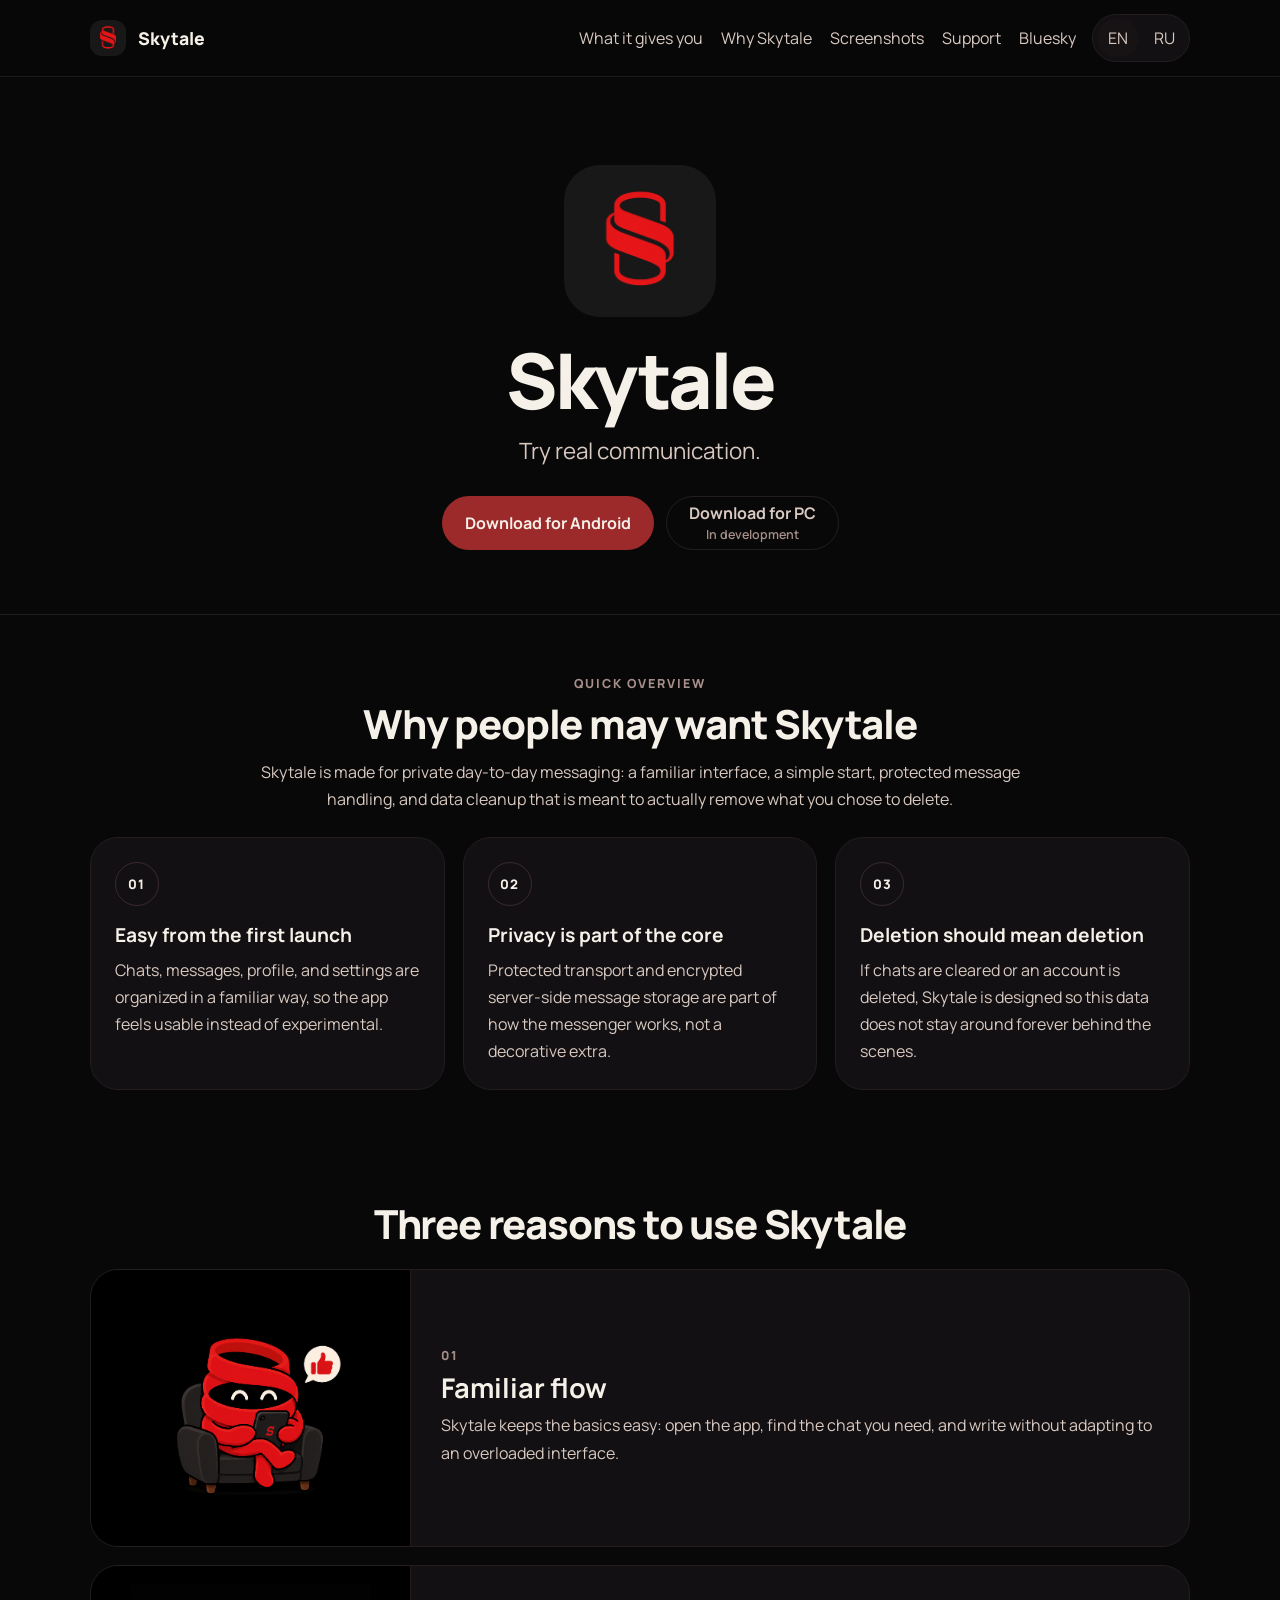
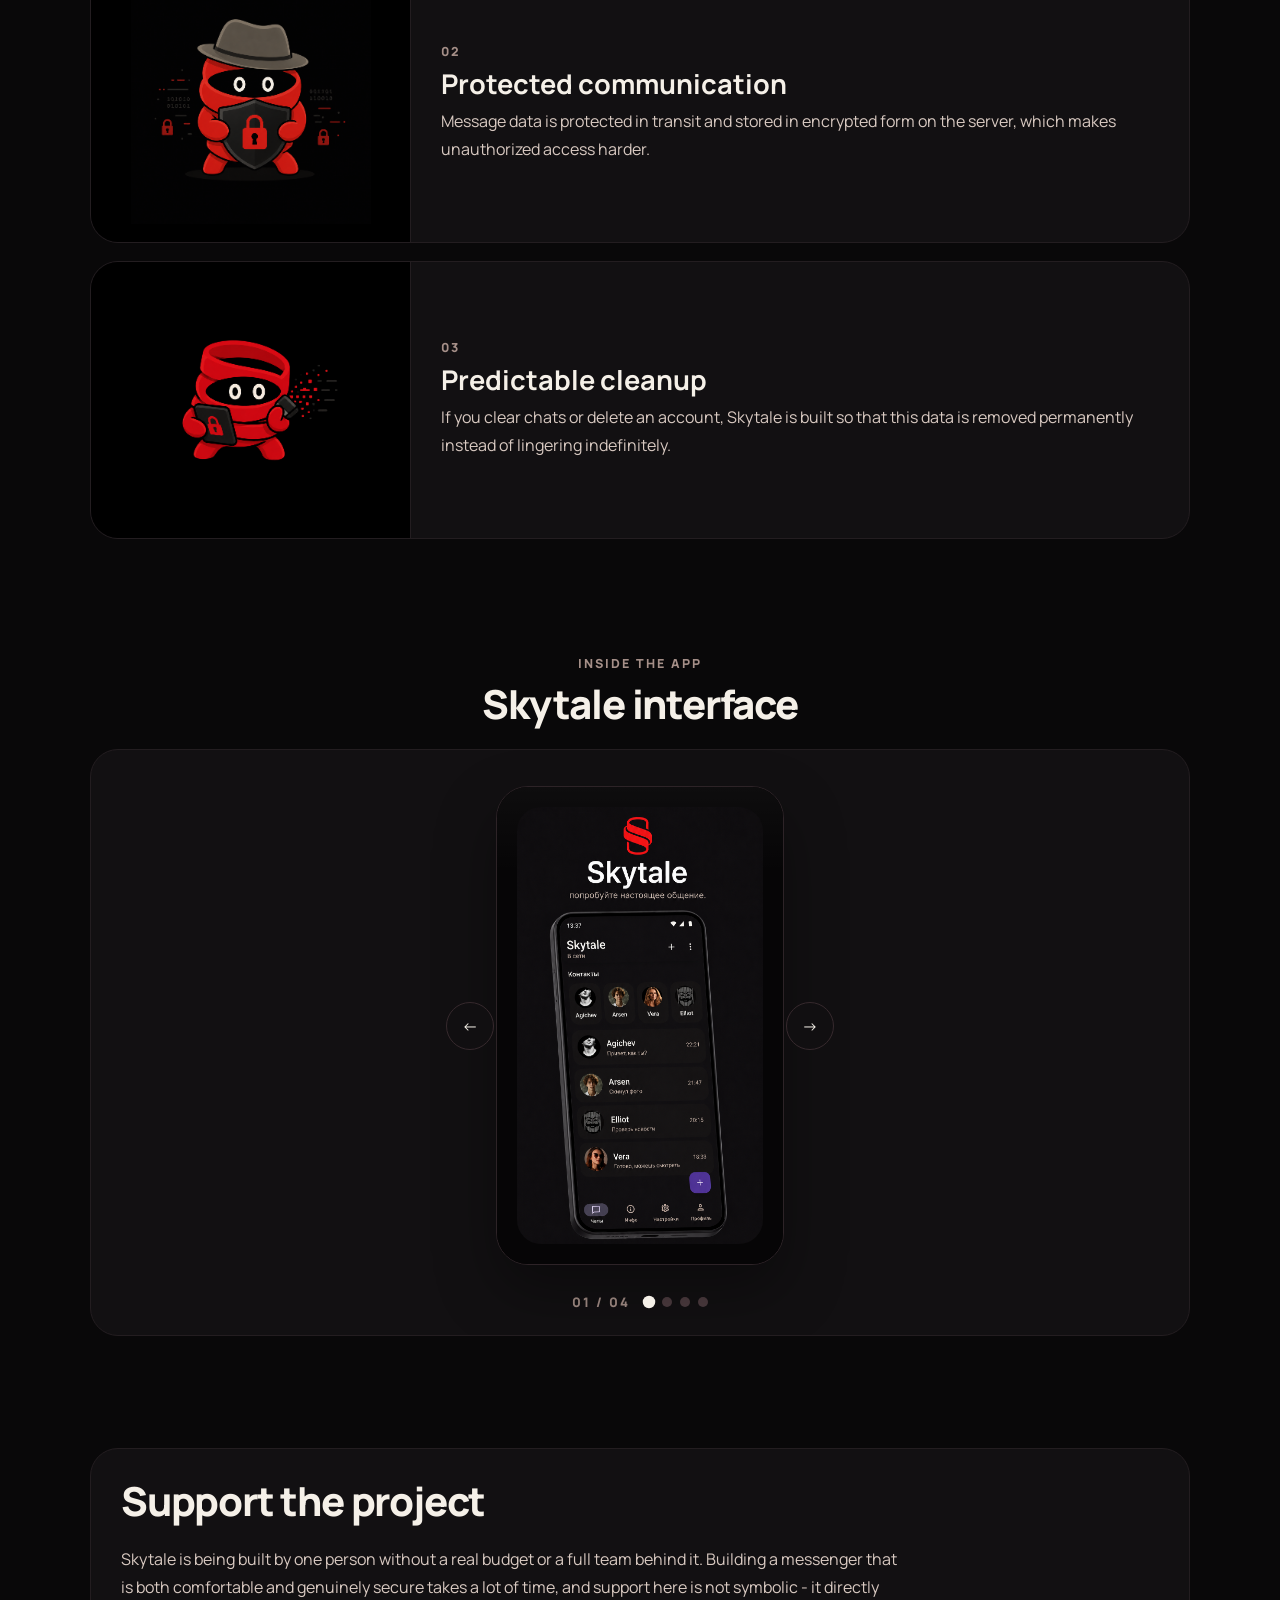
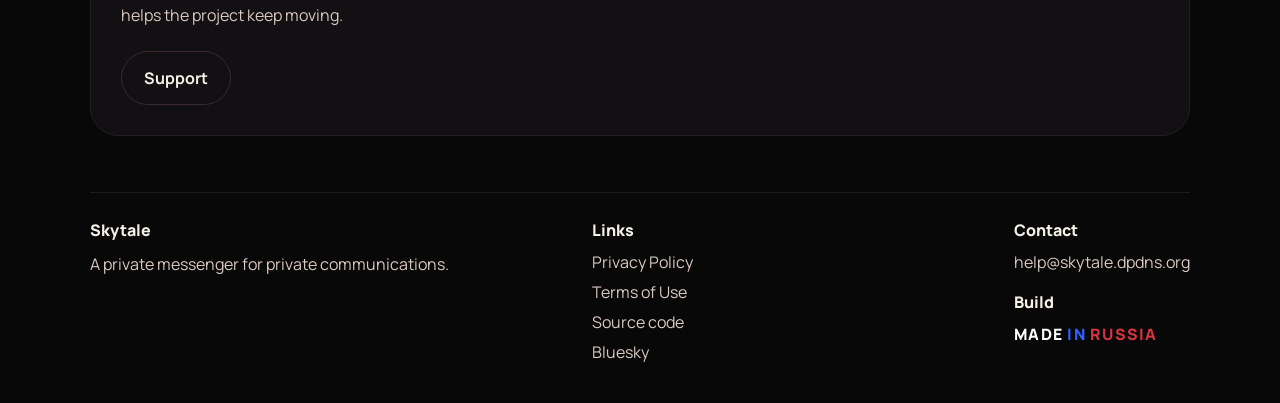
==== commit 028c0142: "Refine copy and screenshot carousel/UI Update copy across English, Russian and root index pages to c" ====
--- a/en/index.html
+++ b/en/index.html
@@ -118,27 +118,27 @@
       <div class="container">
         <div class="section-heading">
           <span class="section-eyebrow">Quick overview</span>
-          <h2>What a new user can expect from Skytale</h2>
-          <p class="section-lead">Skytale is built for people who want a messenger that feels straightforward from the first launch and handles private communication without turning every screen into a crowded ecosystem.</p>
+          <h2>Why people may want Skytale</h2>
+          <p class="section-lead">Skytale is made for private day-to-day messaging: a familiar interface, a simple start, protected message handling, and data cleanup that is meant to actually remove what you chose to delete.</p>
         </div>
 
         <div class="feature-grid">
           <article class="feature-card">
             <span class="feature-card__number">01</span>
-            <h3>Fast to understand</h3>
-            <p>The interface follows familiar messaging patterns, so you spend less time learning the app and more time actually using it.</p>
+            <h3>Easy from the first launch</h3>
+            <p>Chats, messages, profile, and settings are organized in a familiar way, so the app feels usable instead of experimental.</p>
           </article>
 
           <article class="feature-card">
             <span class="feature-card__number">02</span>
-            <h3>Private by intent</h3>
-            <p>Protected transport and encrypted server-side storage are there for the core job of messaging, not as an afterthought.</p>
+            <h3>Privacy is part of the core</h3>
+            <p>Protected transport and encrypted server-side message storage are part of how the messenger works, not a decorative extra.</p>
           </article>
 
           <article class="feature-card">
             <span class="feature-card__number">03</span>
-            <h3>Less leftover data</h3>
-            <p>When chats are cleared or an account is deleted, the service is designed not to keep that data around permanently.</p>
+            <h3>Deletion should mean deletion</h3>
+            <p>If chats are cleared or an account is deleted, Skytale is designed so this data does not stay around forever behind the scenes.</p>
           </article>
         </div>
       </div>
@@ -191,8 +191,7 @@
       <div class="container">
         <div class="section-heading">
           <span class="section-eyebrow">Inside the app</span>
-          <h2>See the interface before you install it</h2>
-          <p class="section-lead">The screenshots rotate automatically, open in full size on tap, and stay comfortable to browse on both desktop and mobile.</p>
+          <h2>Skytale interface</h2>
         </div>
 
         <div
@@ -210,13 +209,9 @@
           </div>
 
           <div class="screenshot-meta">
-            <div>
-              <div class="screenshot-counter" data-screenshot-counter></div>
-              <p class="screenshot-caption" data-screenshot-caption></p>
-            </div>
+            <div class="screenshot-counter" data-screenshot-counter></div>
             <div class="screenshot-controls">
               <div class="screenshot-dots" data-screenshot-dots></div>
-              <button class="button button--secondary" type="button" data-screenshot-open>Open screenshot</button>
             </div>
           </div>
         </div>
--- a/styles.css
+++ b/styles.css
@@ -265,9 +265,7 @@
   padding: 24px;
   border: 1px solid var(--surface-border);
   border-radius: var(--radius-lg);
-  background:
-    radial-gradient(circle at top right, rgba(156, 42, 42, 0.16), transparent 38%),
-    var(--surface);
+  background: var(--surface);
 }
 
 .feature-card__number {
@@ -377,15 +375,15 @@
   padding: 24px;
   border: 1px solid var(--surface-border);
   border-radius: var(--radius-lg);
-  background:
-    radial-gradient(circle at top left, rgba(156, 42, 42, 0.18), transparent 34%),
-    linear-gradient(180deg, rgba(18, 16, 18, 0.98), rgba(14, 12, 14, 0.98));
+  background: var(--surface);
   overflow: hidden;
 }
 
 .screenshot-frame {
   position: relative;
-  padding: 18px 72px;
+  max-width: 400px;
+  margin: 0 auto;
+  padding: 12px 56px;
 }
 
 .screenshot-viewport {
@@ -414,7 +412,7 @@
 
 .screenshot-slide img {
   width: 100%;
-  max-height: 760px;
+  max-height: 560px;
   margin: 0 auto;
   border-radius: 24px;
   object-fit: contain;
@@ -453,11 +451,11 @@
 }
 
 .screenshot-meta {
-  display: grid;
-  grid-template-columns: minmax(0, 1fr) auto;
-  align-items: end;
-  gap: 18px;
-  margin-top: 18px;
+  display: flex;
+  align-items: center;
+  justify-content: center;
+  gap: 14px;
+  margin-top: 16px;
 }
 
 .screenshot-counter {
@@ -477,7 +475,7 @@
   display: flex;
   flex-wrap: wrap;
   align-items: center;
-  justify-content: flex-end;
+  justify-content: center;
   gap: 14px;
 }
 
@@ -852,6 +850,7 @@
   }
 
   .screenshot-frame {
+    max-width: 360px;
     padding: 14px 0 0;
   }
 
@@ -874,23 +873,16 @@
   }
 
   .screenshot-slide img {
-    max-height: 520px;
+    max-height: 500px;
     border-radius: 18px;
   }
 
   .screenshot-meta {
-    grid-template-columns: 1fr;
-    align-items: start;
+    gap: 10px;
   }
 
   .screenshot-controls {
-    justify-content: space-between;
-  }
-
-  .screenshot-controls .button {
-    width: auto;
-    padding-left: 18px;
-    padding-right: 18px;
+    justify-content: center;
   }
 
   .reason-card__content p,
@@ -943,10 +935,4 @@
     max-height: 420px;
     border-radius: 16px;
   }
-
-  .screenshot-controls .button {
-    width: auto;
-    min-height: 48px;
-    padding: 0 18px;
-  }
-}
+}
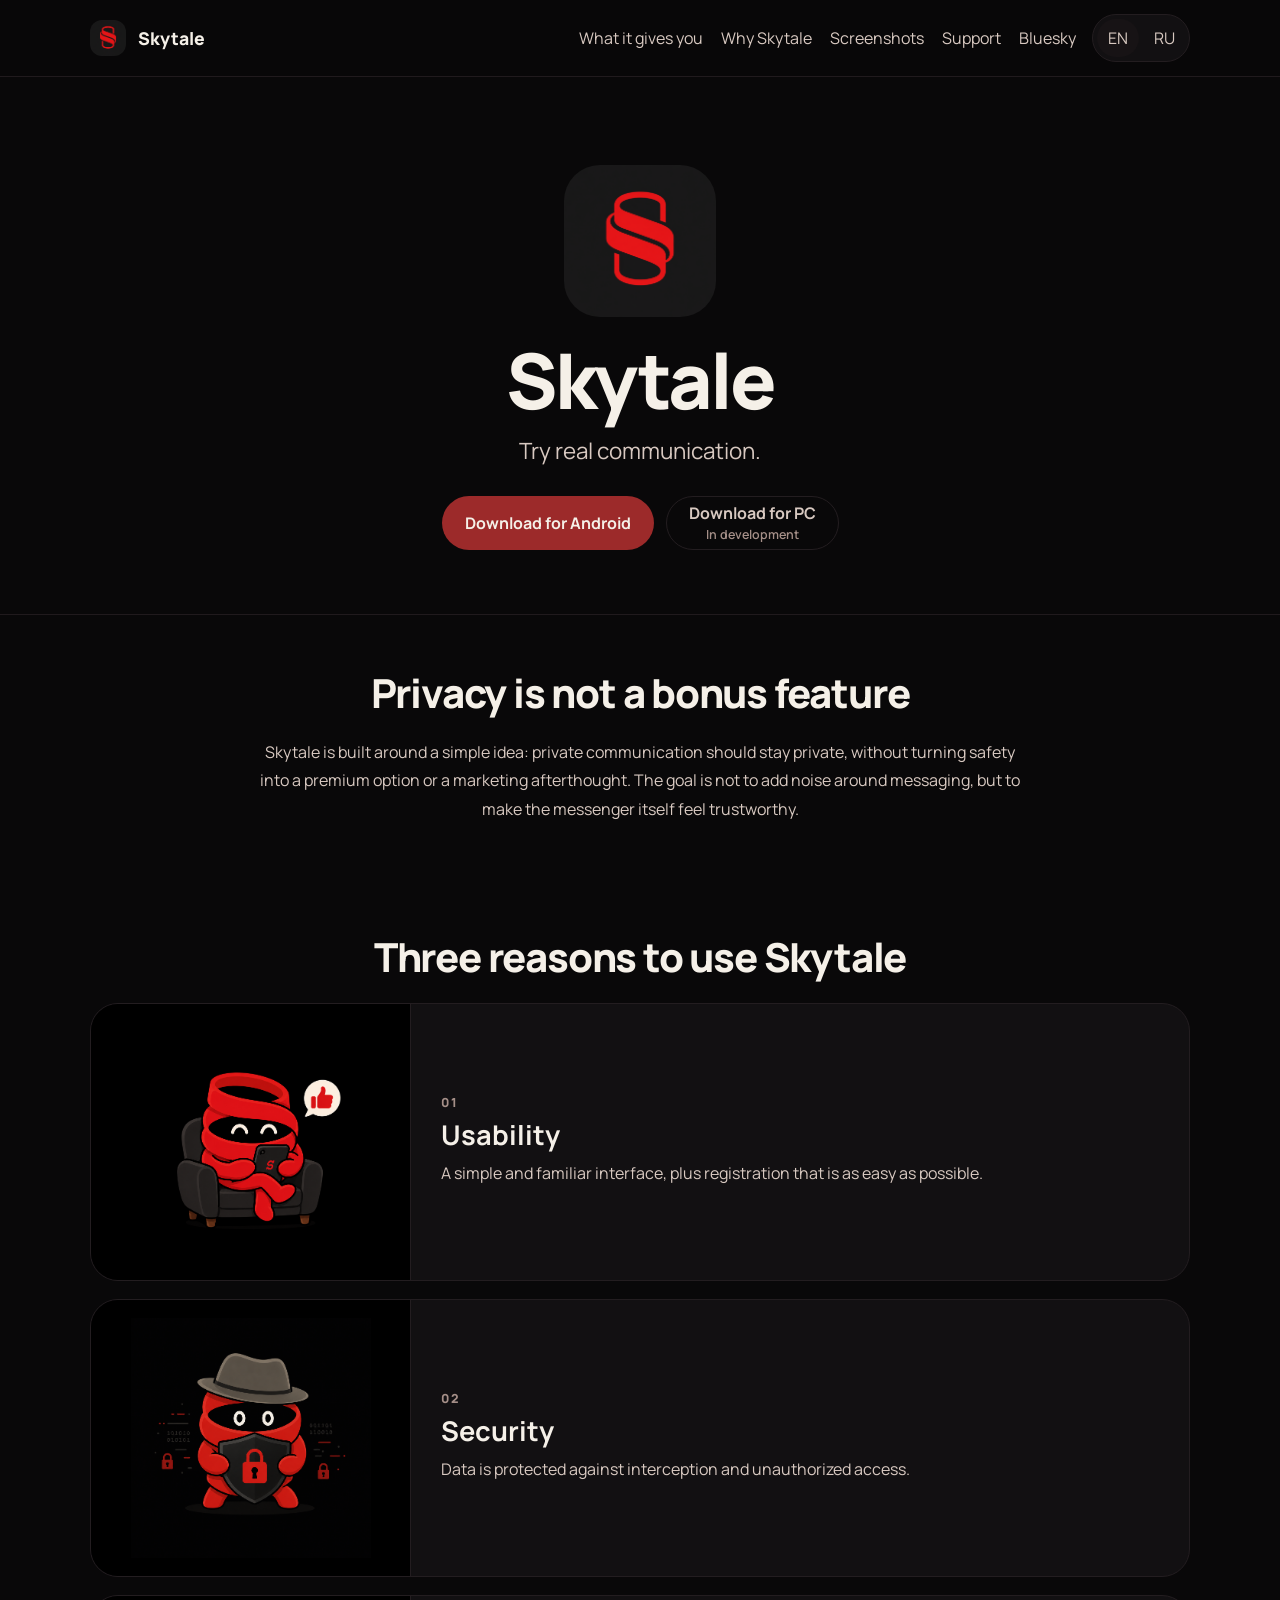
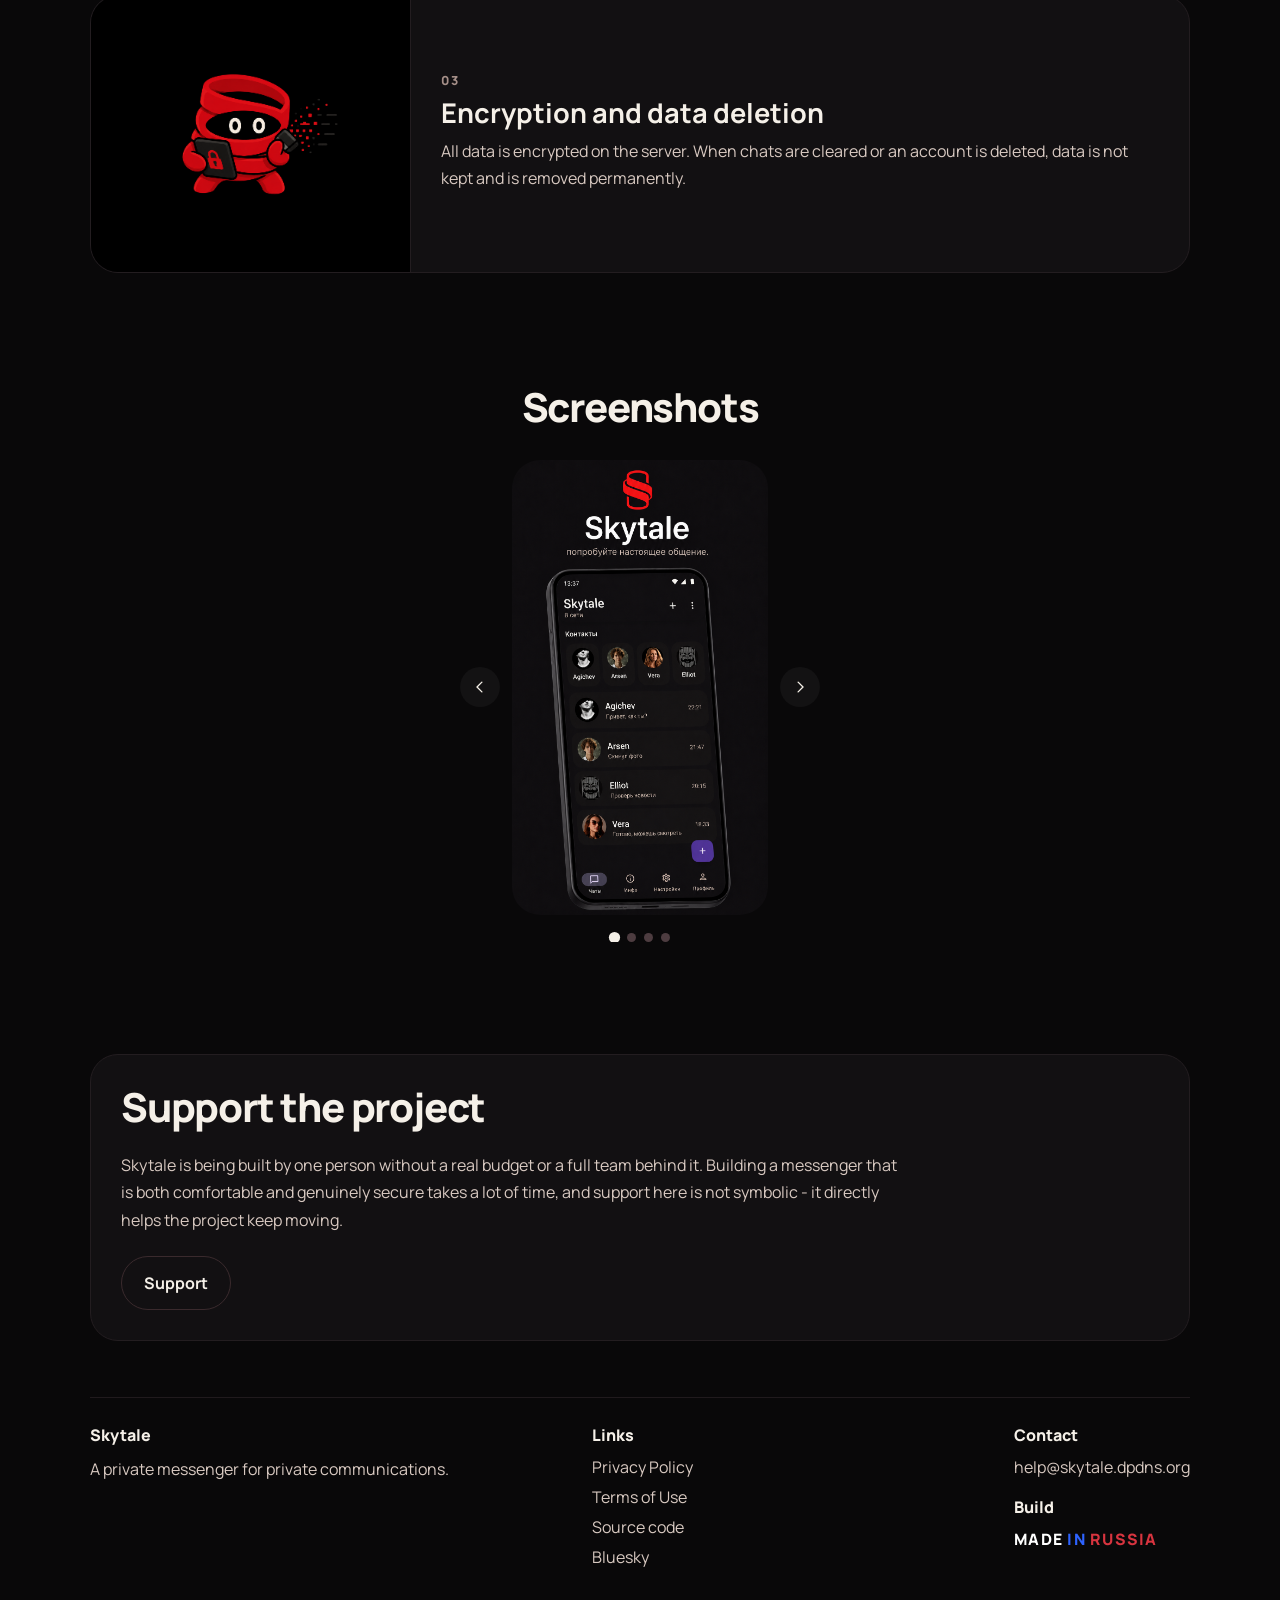
==== commit b70e75d1: "Simplify feature section and revamp gallery UI Replace the multi-card feature grid with a single hea" ====
--- a/en/index.html
+++ b/en/index.html
@@ -117,30 +117,9 @@
     <section class="section" id="overview">
       <div class="container">
         <div class="section-heading">
-          <span class="section-eyebrow">Quick overview</span>
-          <h2>Why people may want Skytale</h2>
-          <p class="section-lead">Skytale is made for private day-to-day messaging: a familiar interface, a simple start, protected message handling, and data cleanup that is meant to actually remove what you chose to delete.</p>
-        </div>
-
-        <div class="feature-grid">
-          <article class="feature-card">
-            <span class="feature-card__number">01</span>
-            <h3>Easy from the first launch</h3>
-            <p>Chats, messages, profile, and settings are organized in a familiar way, so the app feels usable instead of experimental.</p>
-          </article>
-
-          <article class="feature-card">
-            <span class="feature-card__number">02</span>
-            <h3>Privacy is part of the core</h3>
-            <p>Protected transport and encrypted server-side message storage are part of how the messenger works, not a decorative extra.</p>
-          </article>
-
-          <article class="feature-card">
-            <span class="feature-card__number">03</span>
-            <h3>Deletion should mean deletion</h3>
-            <p>If chats are cleared or an account is deleted, Skytale is designed so this data does not stay around forever behind the scenes.</p>
-          </article>
-        </div>
+          <h2>Privacy is not a bonus feature</h2>
+        </div>
+        <p class="intro-copy">Skytale is built around a simple idea: private communication should stay private, without turning safety into a premium option or a marketing afterthought. The goal is not to add noise around messaging, but to make the messenger itself feel trustworthy.</p>
       </div>
     </section>
 
@@ -157,8 +136,8 @@
             </div>
             <div class="reason-card__content">
               <span class="reason-card__number">01</span>
-              <h3>Familiar flow</h3>
-              <p>Skytale keeps the basics easy: open the app, find the chat you need, and write without adapting to an overloaded interface.</p>
+              <h3>Usability</h3>
+              <p>A simple and familiar interface, plus registration that is as easy as possible.</p>
             </div>
           </article>
 
@@ -168,8 +147,8 @@
             </div>
             <div class="reason-card__content">
               <span class="reason-card__number">02</span>
-              <h3>Protected communication</h3>
-              <p>Message data is protected in transit and stored in encrypted form on the server, which makes unauthorized access harder.</p>
+              <h3>Security</h3>
+              <p>Data is protected against interception and unauthorized access.</p>
             </div>
           </article>
 
@@ -179,8 +158,8 @@
             </div>
             <div class="reason-card__content">
               <span class="reason-card__number">03</span>
-              <h3>Predictable cleanup</h3>
-              <p>If you clear chats or delete an account, Skytale is built so that this data is removed permanently instead of lingering indefinitely.</p>
+              <h3>Encryption and data deletion</h3>
+              <p>All data is encrypted on the server. When chats are cleared or an account is deleted, data is not kept and is removed permanently.</p>
             </div>
           </article>
         </div>
@@ -190,8 +169,7 @@
     <section class="section" id="screenshots">
       <div class="container">
         <div class="section-heading">
-          <span class="section-eyebrow">Inside the app</span>
-          <h2>Skytale interface</h2>
+          <h2>Screenshots</h2>
         </div>
 
         <div
@@ -201,15 +179,22 @@
           data-dot-label="Go to screenshot"
         >
           <div class="screenshot-frame">
-            <button class="screenshot-nav screenshot-nav--prev" type="button" data-screenshot-prev aria-label="Previous screenshot">&#8592;</button>
+            <button class="screenshot-nav screenshot-nav--prev" type="button" data-screenshot-prev aria-label="Previous screenshot">
+              <svg viewBox="0 0 24 24" aria-hidden="true">
+                <path d="M14.5 5.5 8 12l6.5 6.5"></path>
+              </svg>
+            </button>
             <div class="screenshot-viewport">
               <div class="screenshot-track" data-screenshot-track></div>
             </div>
-            <button class="screenshot-nav screenshot-nav--next" type="button" data-screenshot-next aria-label="Next screenshot">&#8594;</button>
+            <button class="screenshot-nav screenshot-nav--next" type="button" data-screenshot-next aria-label="Next screenshot">
+              <svg viewBox="0 0 24 24" aria-hidden="true">
+                <path d="M9.5 5.5 16 12l-6.5 6.5"></path>
+              </svg>
+            </button>
           </div>
 
           <div class="screenshot-meta">
-            <div class="screenshot-counter" data-screenshot-counter></div>
             <div class="screenshot-controls">
               <div class="screenshot-dots" data-screenshot-dots></div>
             </div>
@@ -273,10 +258,7 @@
 
   <dialog class="gallery-dialog" id="gallery-dialog">
     <div class="gallery-dialog__panel">
-      <div class="gallery-dialog__header">
-        <p id="gallery-caption"></p>
-        <button class="gallery-dialog__close" id="gallery-close" type="button" aria-label="Close screenshot">&times;</button>
-      </div>
+      <button class="gallery-dialog__close" id="gallery-close" type="button" aria-label="Close screenshot">&times;</button>
       <div class="gallery-dialog__body">
         <img id="gallery-image" src="" alt="">
       </div>
--- a/styles.css
+++ b/styles.css
@@ -254,45 +254,12 @@
   line-height: 1.7;
 }
 
-.feature-grid {
-  display: grid;
-  grid-template-columns: repeat(3, minmax(0, 1fr));
-  gap: 18px;
-}
-
-.feature-card {
-  min-height: 100%;
-  padding: 24px;
-  border: 1px solid var(--surface-border);
-  border-radius: var(--radius-lg);
-  background: var(--surface);
-}
-
-.feature-card__number {
-  display: inline-flex;
-  align-items: center;
-  justify-content: center;
-  min-width: 44px;
-  min-height: 44px;
-  margin-bottom: 18px;
-  border: 1px solid #3b2a2d;
-  border-radius: 999px;
-  color: var(--text);
-  font-size: 0.82rem;
-  font-weight: 800;
-  letter-spacing: 0.08em;
-}
-
-.feature-card h3 {
-  margin: 0 0 10px;
-  font-size: 1.2rem;
-  line-height: 1.2;
-}
-
-.feature-card p {
-  margin: 0;
+.intro-copy {
+  max-width: 760px;
+  margin: 0 auto;
   color: var(--text-soft);
-  line-height: 1.68;
+  text-align: center;
+  line-height: 1.78;
 }
 
 .reason-list {
@@ -372,26 +339,22 @@
 }
 
 .screenshot-showcase {
-  padding: 24px;
-  border: 1px solid var(--surface-border);
-  border-radius: var(--radius-lg);
-  background: var(--surface);
+  padding: 8px 0 0;
+  background: transparent;
   overflow: hidden;
 }
 
 .screenshot-frame {
   position: relative;
-  max-width: 400px;
+  max-width: 360px;
   margin: 0 auto;
-  padding: 12px 56px;
+  padding: 0 52px;
 }
 
 .screenshot-viewport {
   overflow: hidden;
-  border-radius: 32px;
-  border: 1px solid #2d2327;
-  background: #060506;
-  box-shadow: 0 26px 60px rgba(0, 0, 0, 0.34);
+  border-radius: 28px;
+  background: transparent;
 }
 
 .screenshot-track {
@@ -402,11 +365,9 @@
 
 .screenshot-slide {
   flex: 0 0 100%;
-  padding: 20px;
+  padding: 0;
   border: 0;
-  background:
-    linear-gradient(180deg, rgba(255, 255, 255, 0.03), transparent 18%),
-    #060506;
+  background: transparent;
   cursor: zoom-in;
 }
 
@@ -422,61 +383,62 @@
   position: absolute;
   top: 50%;
   z-index: 2;
-  width: 48px;
-  height: 48px;
-  padding: 0;
-  border: 1px solid #36292d;
+  width: 40px;
+  height: 40px;
+  padding: 0;
+  border: 0;
   border-radius: 999px;
-  background: rgba(18, 16, 18, 0.92);
+  background: rgba(255, 255, 255, 0.04);
   color: var(--text);
   cursor: pointer;
   transform: translateY(-50%);
-  transition: background-color 140ms ease, border-color 140ms ease;
+  transition: background-color 140ms ease, opacity 140ms ease;
 }
 
 .screenshot-nav:hover,
 .screenshot-dot:hover,
 .legal-dialog__close:hover,
 .gallery-dialog__close:hover {
-  background: #1b1619;
-  border-color: #4c383d;
+  background: rgba(255, 255, 255, 0.1);
+}
+
+.screenshot-nav svg {
+  display: block;
+  width: 18px;
+  height: 18px;
+  margin: 0 auto;
+}
+
+.screenshot-nav path {
+  fill: none;
+  stroke: currentColor;
+  stroke-width: 1.8;
+  stroke-linecap: round;
+  stroke-linejoin: round;
 }
 
 .screenshot-nav--prev {
-  left: 6px;
+  left: 0;
 }
 
 .screenshot-nav--next {
-  right: 6px;
+  right: 0;
 }
 
 .screenshot-meta {
   display: flex;
+  align-items: center;
+  justify-content: center;
+  gap: 0;
+  margin-top: 18px;
+}
+
+.screenshot-controls {
+  display: flex;
+  flex-wrap: wrap;
   align-items: center;
   justify-content: center;
   gap: 14px;
-  margin-top: 16px;
-}
-
-.screenshot-counter {
-  color: var(--text-muted);
-  font-size: 0.82rem;
-  font-weight: 800;
-  letter-spacing: 0.16em;
-}
-
-.screenshot-caption {
-  margin: 8px 0 0;
-  color: var(--text-soft);
-  line-height: 1.68;
-}
-
-.screenshot-controls {
-  display: flex;
-  flex-wrap: wrap;
-  align-items: center;
-  justify-content: center;
-  gap: 14px;
 }
 
 .screenshot-dots {
@@ -486,8 +448,8 @@
 }
 
 .screenshot-dot {
-  width: 10px;
-  height: 10px;
+  width: 9px;
+  height: 9px;
   padding: 0;
   border: 0;
   border-radius: 999px;
@@ -630,11 +592,11 @@
 }
 
 .gallery-dialog {
-  width: min(1100px, calc(100vw - 24px));
+  width: min(760px, calc(100vw - 24px));
   max-height: calc(100vh - 24px);
   padding: 0;
-  border: 1px solid var(--surface-border);
-  border-radius: 28px;
+  border: 0;
+  border-radius: 24px;
   background: transparent;
   color: var(--text);
 }
@@ -644,30 +606,21 @@
 }
 
 .gallery-dialog__panel {
-  background: var(--surface);
-}
-
-.gallery-dialog__header {
-  display: flex;
-  align-items: center;
-  justify-content: space-between;
-  gap: 16px;
-  padding: 18px 20px 0;
-}
-
-.gallery-dialog__header p {
-  margin: 0;
-  color: var(--text-soft);
-  line-height: 1.6;
+  position: relative;
+  background: transparent;
 }
 
 .gallery-dialog__close {
+  position: absolute;
+  top: 12px;
+  right: 12px;
+  z-index: 2;
   width: 40px;
   height: 40px;
   padding: 0;
-  border: 1px solid var(--surface-border);
+  border: 0;
   border-radius: 999px;
-  background: transparent;
+  background: rgba(0, 0, 0, 0.42);
   color: var(--text);
   cursor: pointer;
   font-size: 1.4rem;
@@ -675,21 +628,17 @@
 }
 
 .gallery-dialog__body {
-  padding: 18px 20px 20px;
+  padding: 0;
 }
 
 .gallery-dialog__body img {
   width: 100%;
-  max-height: calc(100vh - 170px);
-  border-radius: 22px;
+  max-height: calc(100vh - 24px);
+  border-radius: 24px;
   object-fit: contain;
 }
 
 @media (max-width: 900px) {
-  .feature-grid {
-    grid-template-columns: 1fr;
-  }
-
   .reason-card {
     grid-template-columns: 1fr;
   }
@@ -844,13 +793,13 @@
   }
 
   .screenshot-showcase,
-  .feature-card {
+  .support-card {
     padding-left: 18px;
     padding-right: 18px;
   }
 
   .screenshot-frame {
-    max-width: 360px;
+    max-width: 320px;
     padding: 14px 0 0;
   }
 
@@ -861,19 +810,19 @@
   }
 
   .screenshot-nav--prev {
-    left: 14px;
+    left: 8px;
   }
 
   .screenshot-nav--next {
-    right: 14px;
+    right: 8px;
   }
 
   .screenshot-slide {
-    padding: 14px 14px 74px;
+    padding: 0 0 60px;
   }
 
   .screenshot-slide img {
-    max-height: 500px;
+    max-height: 460px;
     border-radius: 18px;
   }
 
@@ -901,11 +850,10 @@
     padding-top: 22px;
   }
 
-  .gallery-dialog__header,
-  .gallery-dialog__body {
-    padding-left: 16px;
-    padding-right: 16px;
-  }
+.gallery-dialog__body {
+  padding-left: 16px;
+  padding-right: 16px;
+}
 }
 
 @media (max-width: 560px) {
@@ -914,13 +862,12 @@
     line-height: 1.62;
   }
 
-  .feature-card {
-    padding-top: 20px;
-    padding-bottom: 20px;
+  .intro-copy {
+    line-height: 1.68;
   }
 
   .screenshot-showcase {
-    padding: 14px;
+    padding: 0;
   }
 
   .screenshot-viewport {
@@ -928,7 +875,7 @@
   }
 
   .screenshot-slide {
-    padding: 12px 12px 70px;
+    padding: 0 0 64px;
   }
 
   .screenshot-slide img {
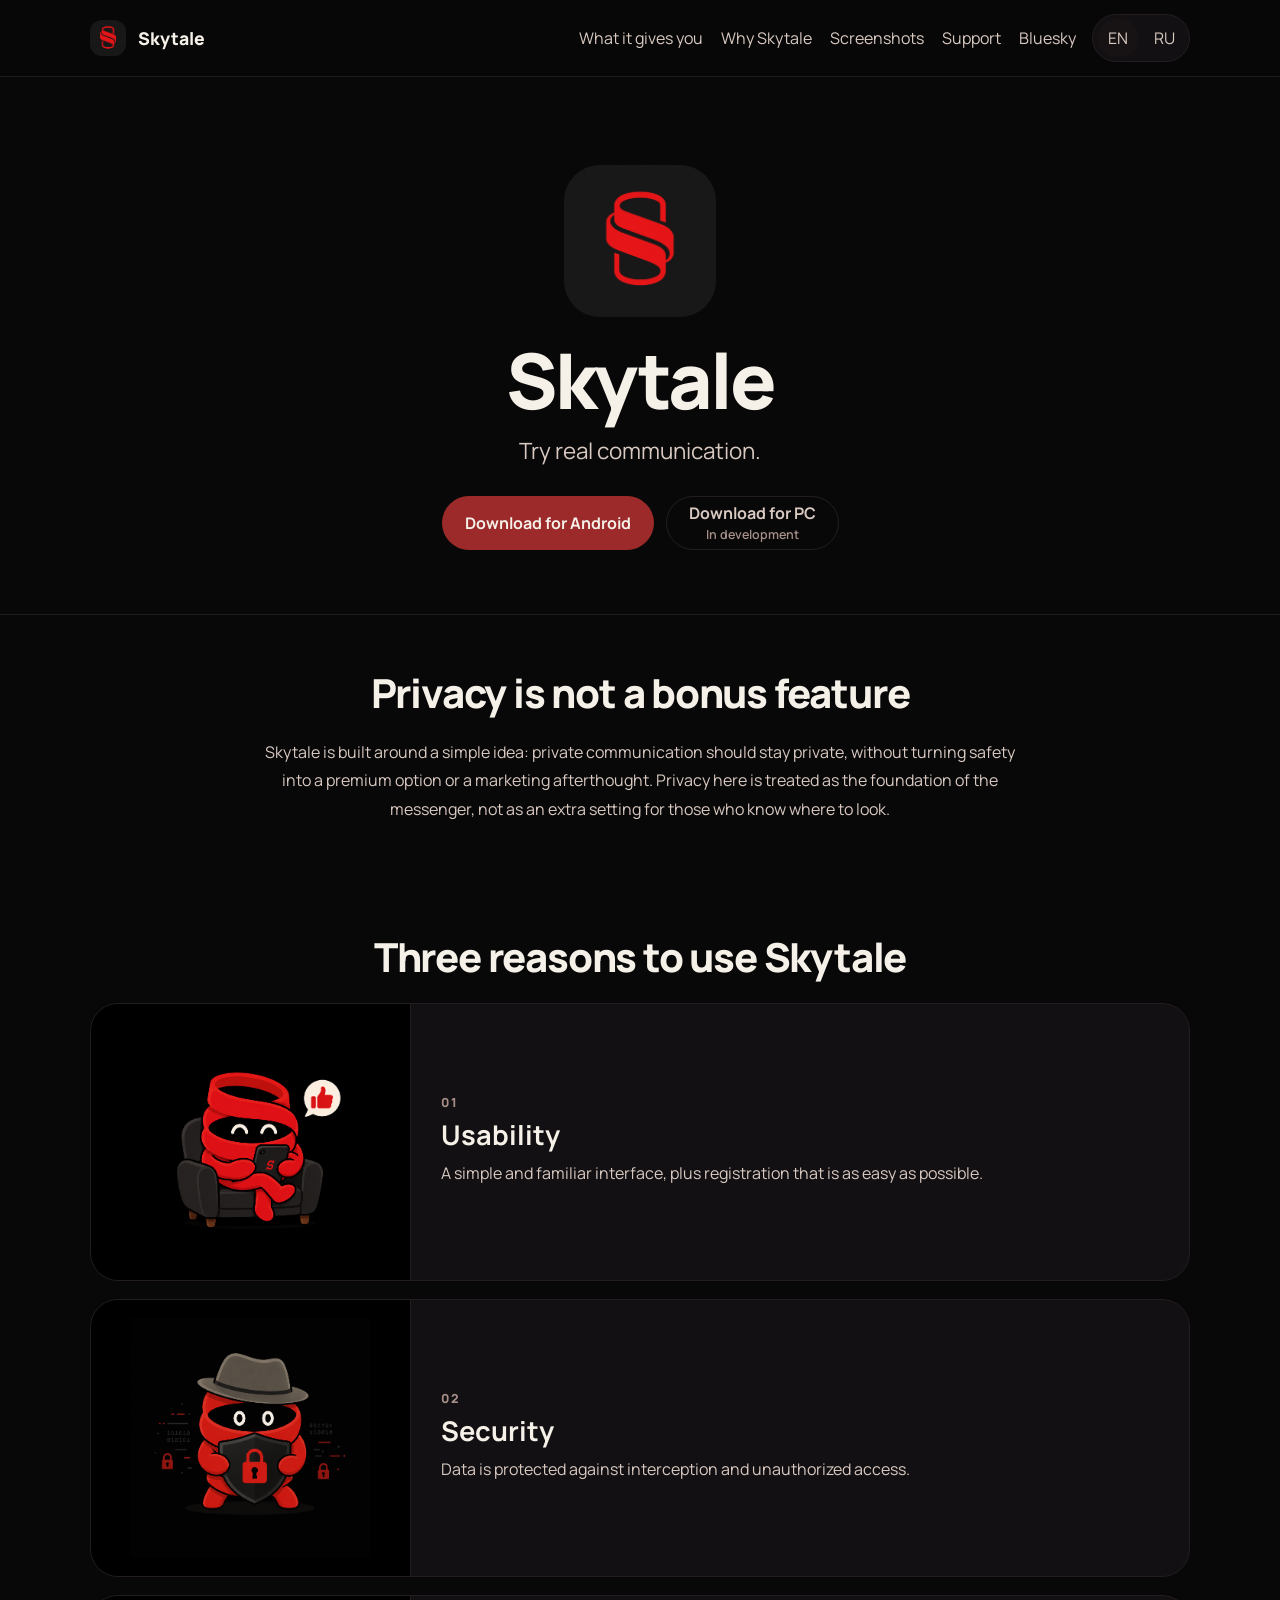
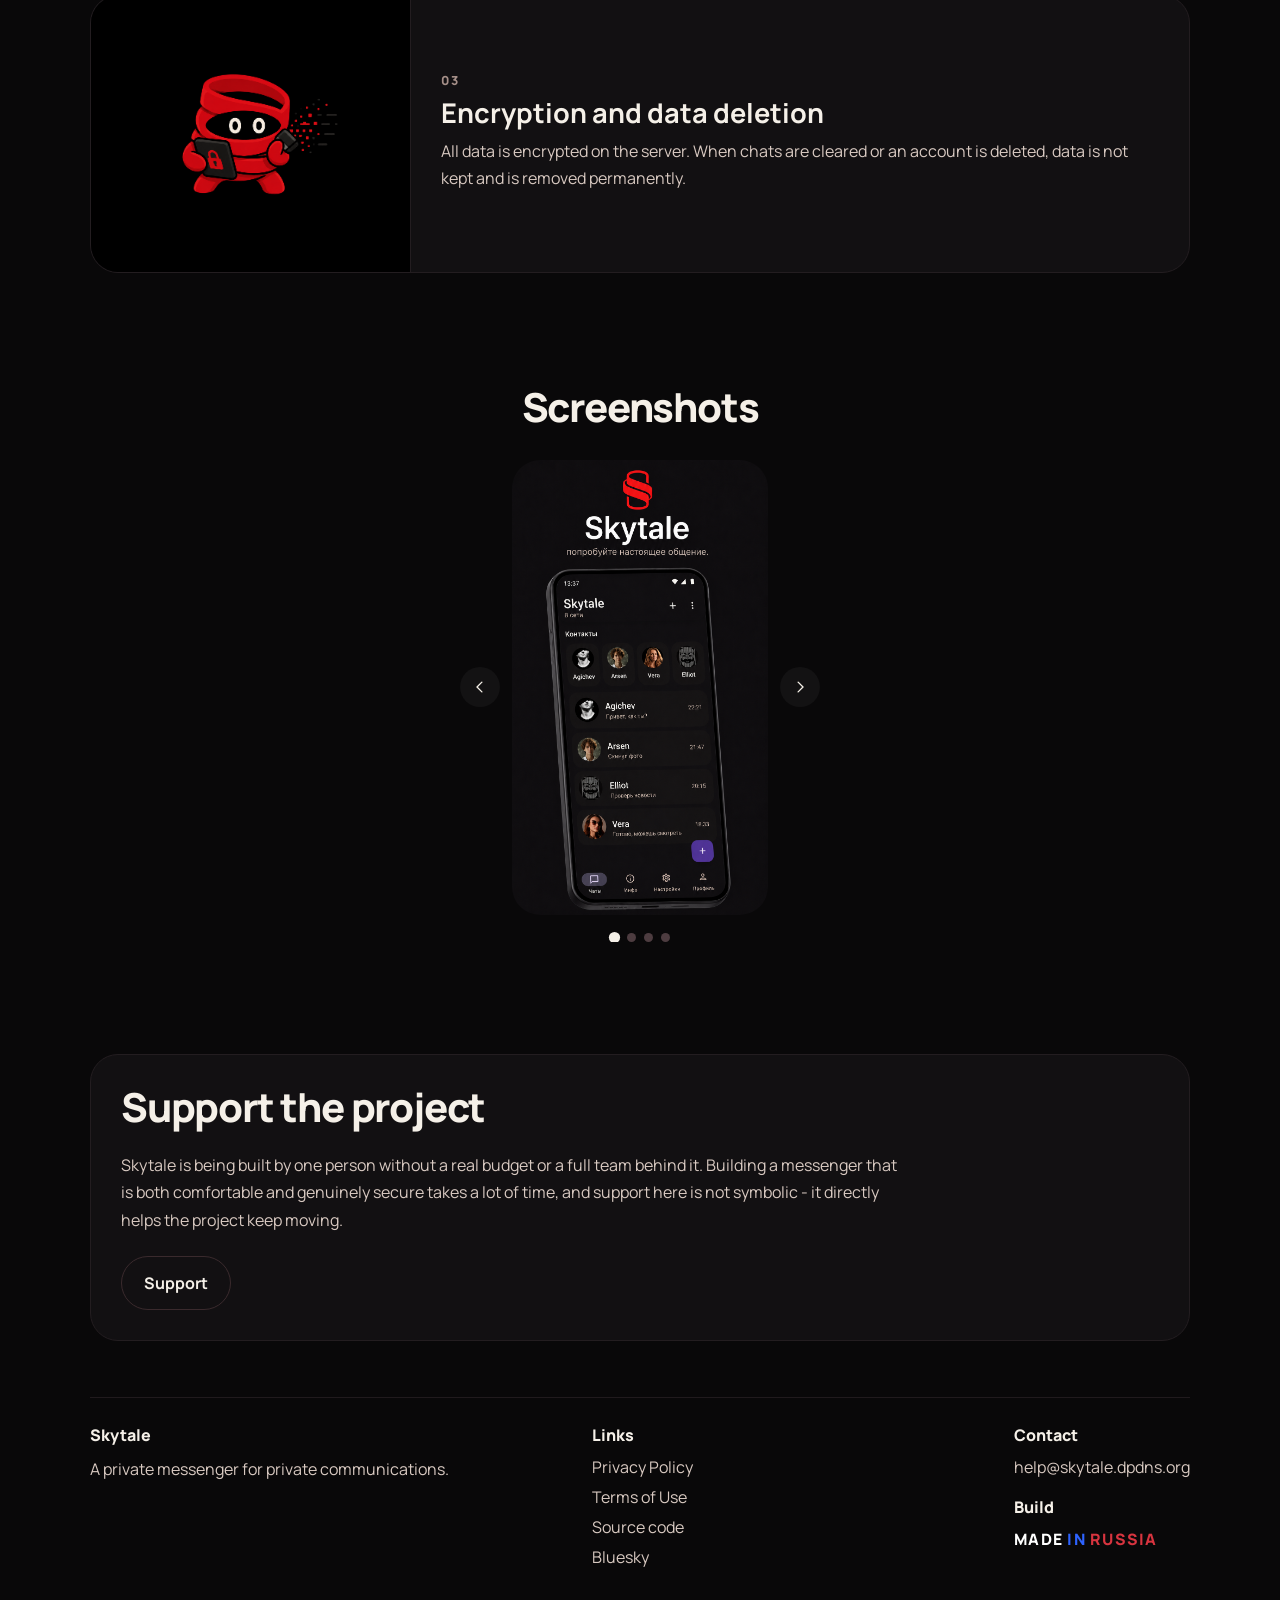
==== commit c014c69e: "Clarify privacy messaging in homepage copy Reword the privacy intro on the homepage to emphasize pri" ====
--- a/en/index.html
+++ b/en/index.html
@@ -119,7 +119,7 @@
         <div class="section-heading">
           <h2>Privacy is not a bonus feature</h2>
         </div>
-        <p class="intro-copy">Skytale is built around a simple idea: private communication should stay private, without turning safety into a premium option or a marketing afterthought. The goal is not to add noise around messaging, but to make the messenger itself feel trustworthy.</p>
+        <p class="intro-copy">Skytale is built around a simple idea: private communication should stay private, without turning safety into a premium option or a marketing afterthought. Privacy here is treated as the foundation of the messenger, not as an extra setting for those who know where to look.</p>
       </div>
     </section>
 
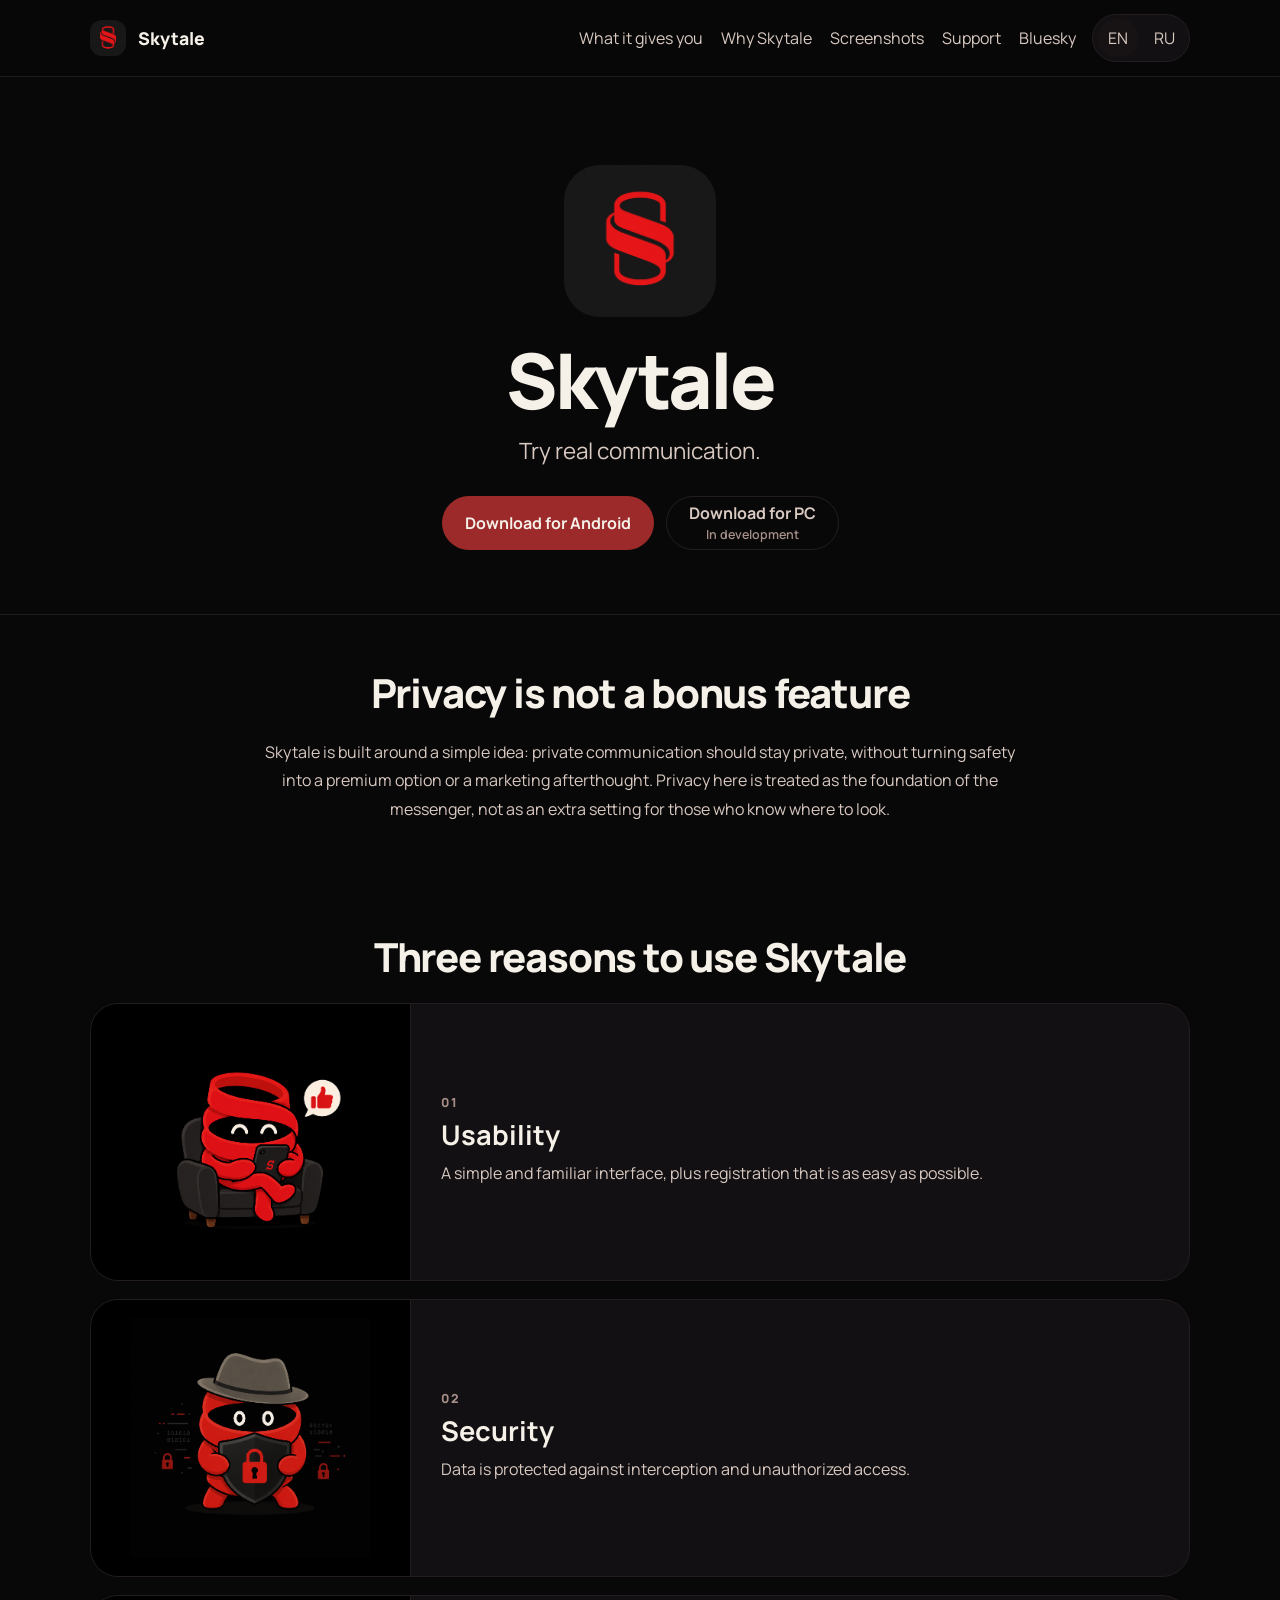
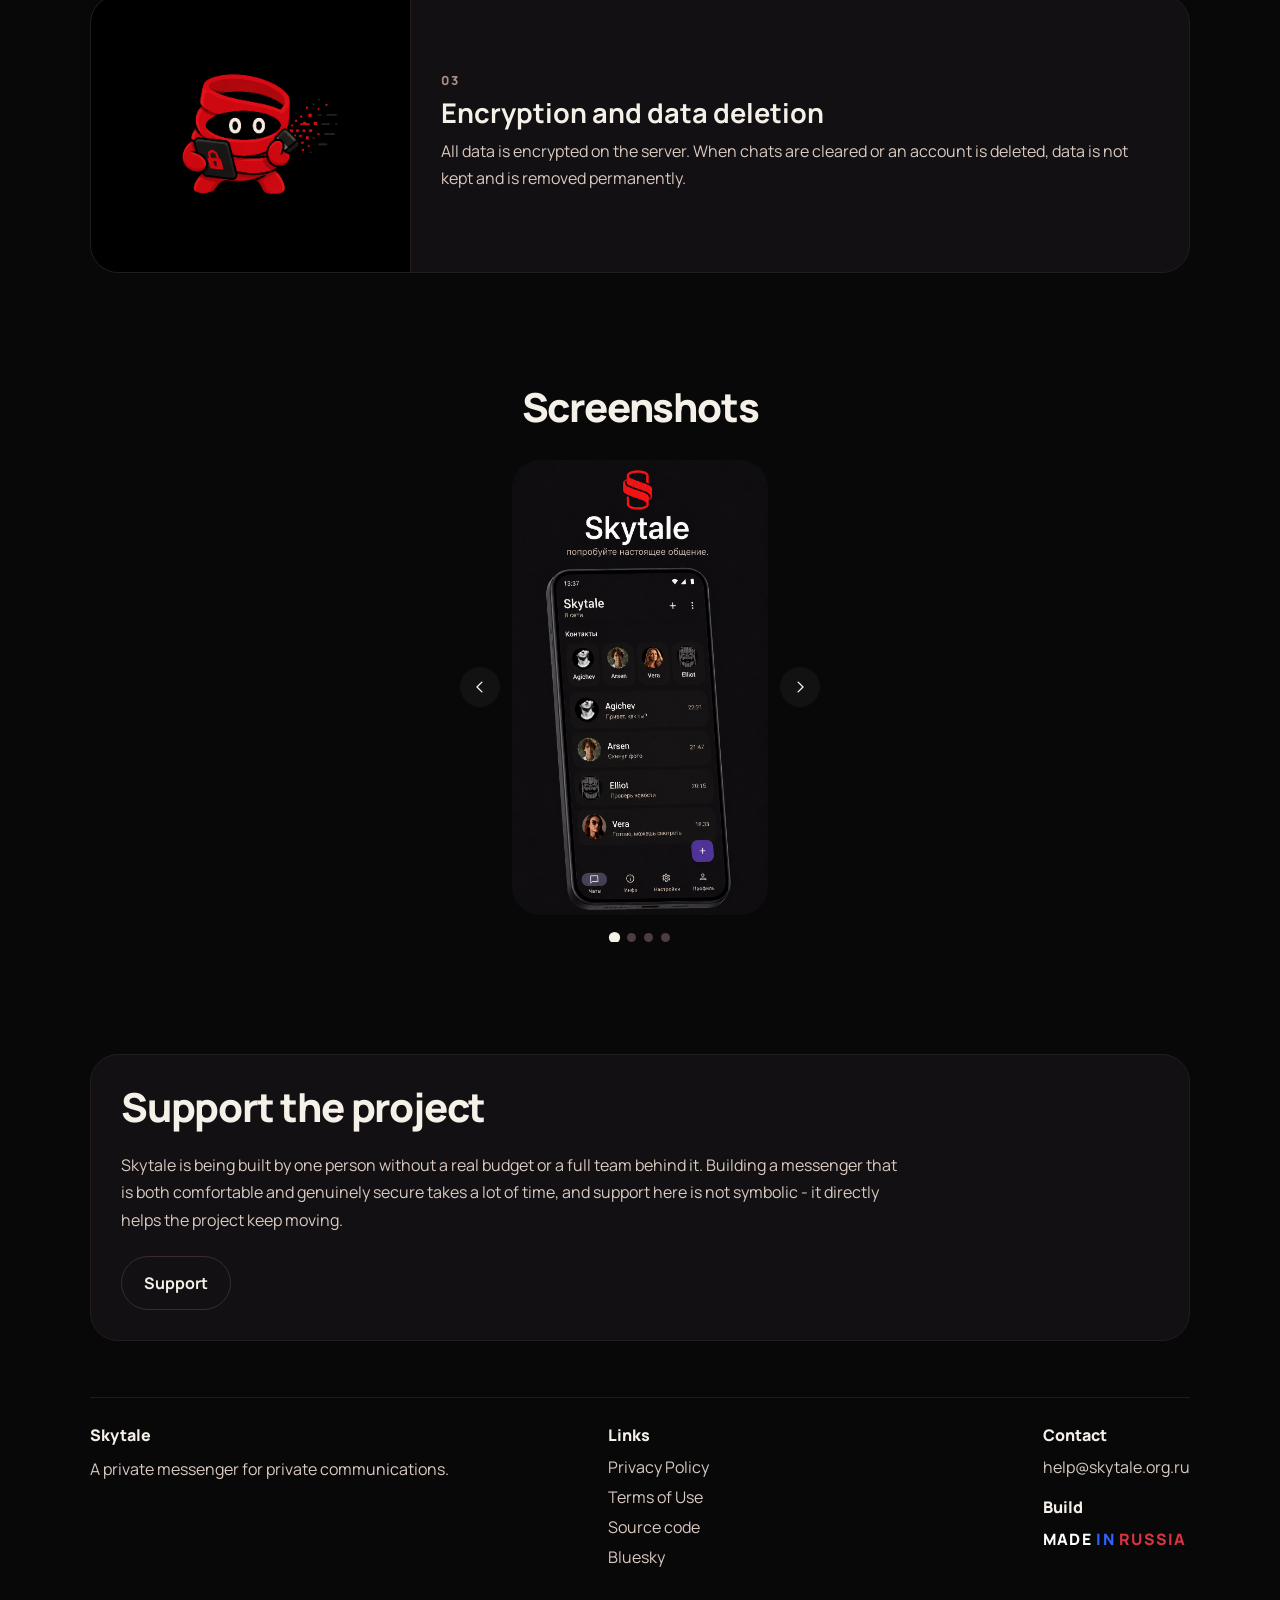
==== commit d9d8ac86: "Update contact email in index.html" ====
--- a/en/index.html
+++ b/en/index.html
@@ -60,7 +60,7 @@
       ],
       "contactPoint": {
         "@type": "ContactPoint",
-        "email": "help@skytale.dpdns.org",
+        "email": "help@skytale.org.ru",
         "contactType": "customer support"
       }
     }
@@ -235,7 +235,7 @@
 
       <div>
         <p class="footer-title">Contact</p>
-        <a class="footer-link footer-link--inline" href="mailto:help@skytale.dpdns.org">help@skytale.dpdns.org</a>
+        <a class="footer-link footer-link--inline" href="mailto:help@skytale.org.ru">help@skytale.org.ru</a>
         <p class="footer-title footer-title--spaced">Build</p>
         <button class="made-in made-in--button" type="button" data-play-sound="/src/sound.mp3" aria-label="Play sound for Made in Russia">
           <span class="made-in__white">Made</span>
